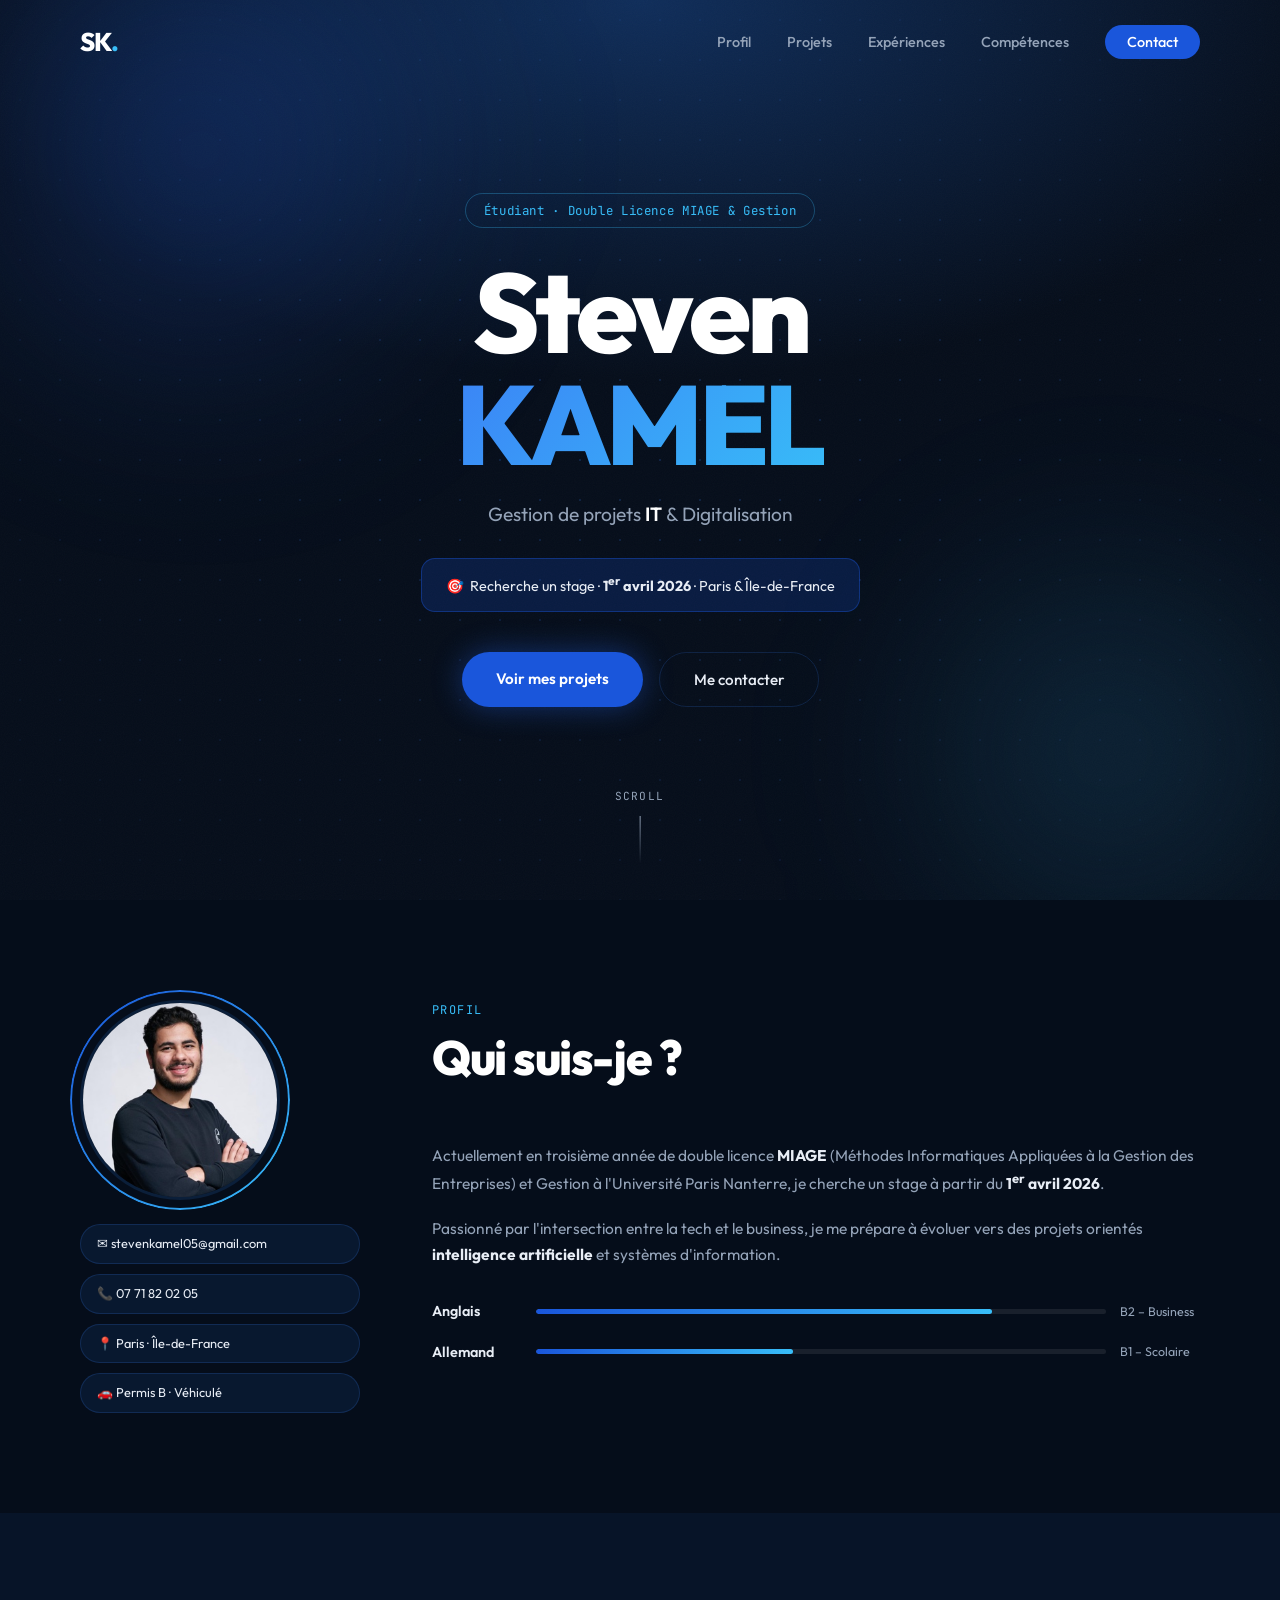
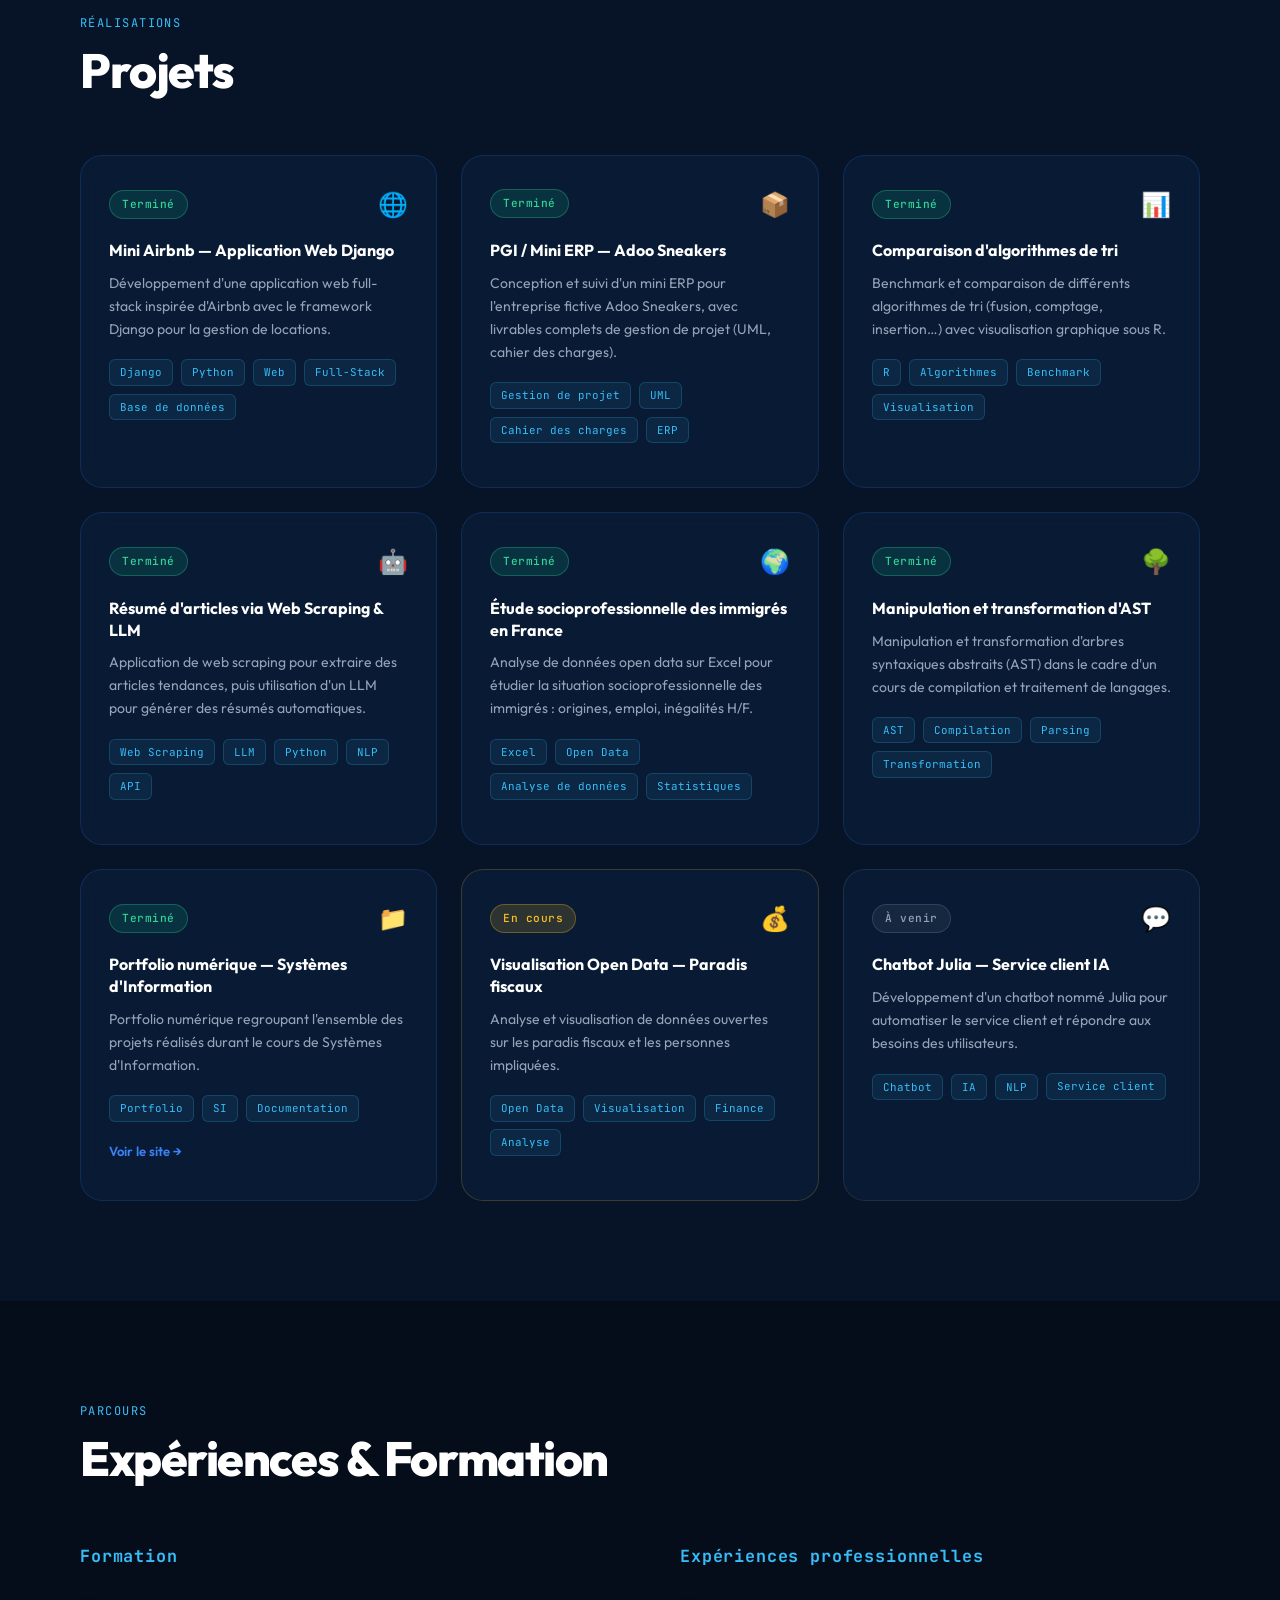
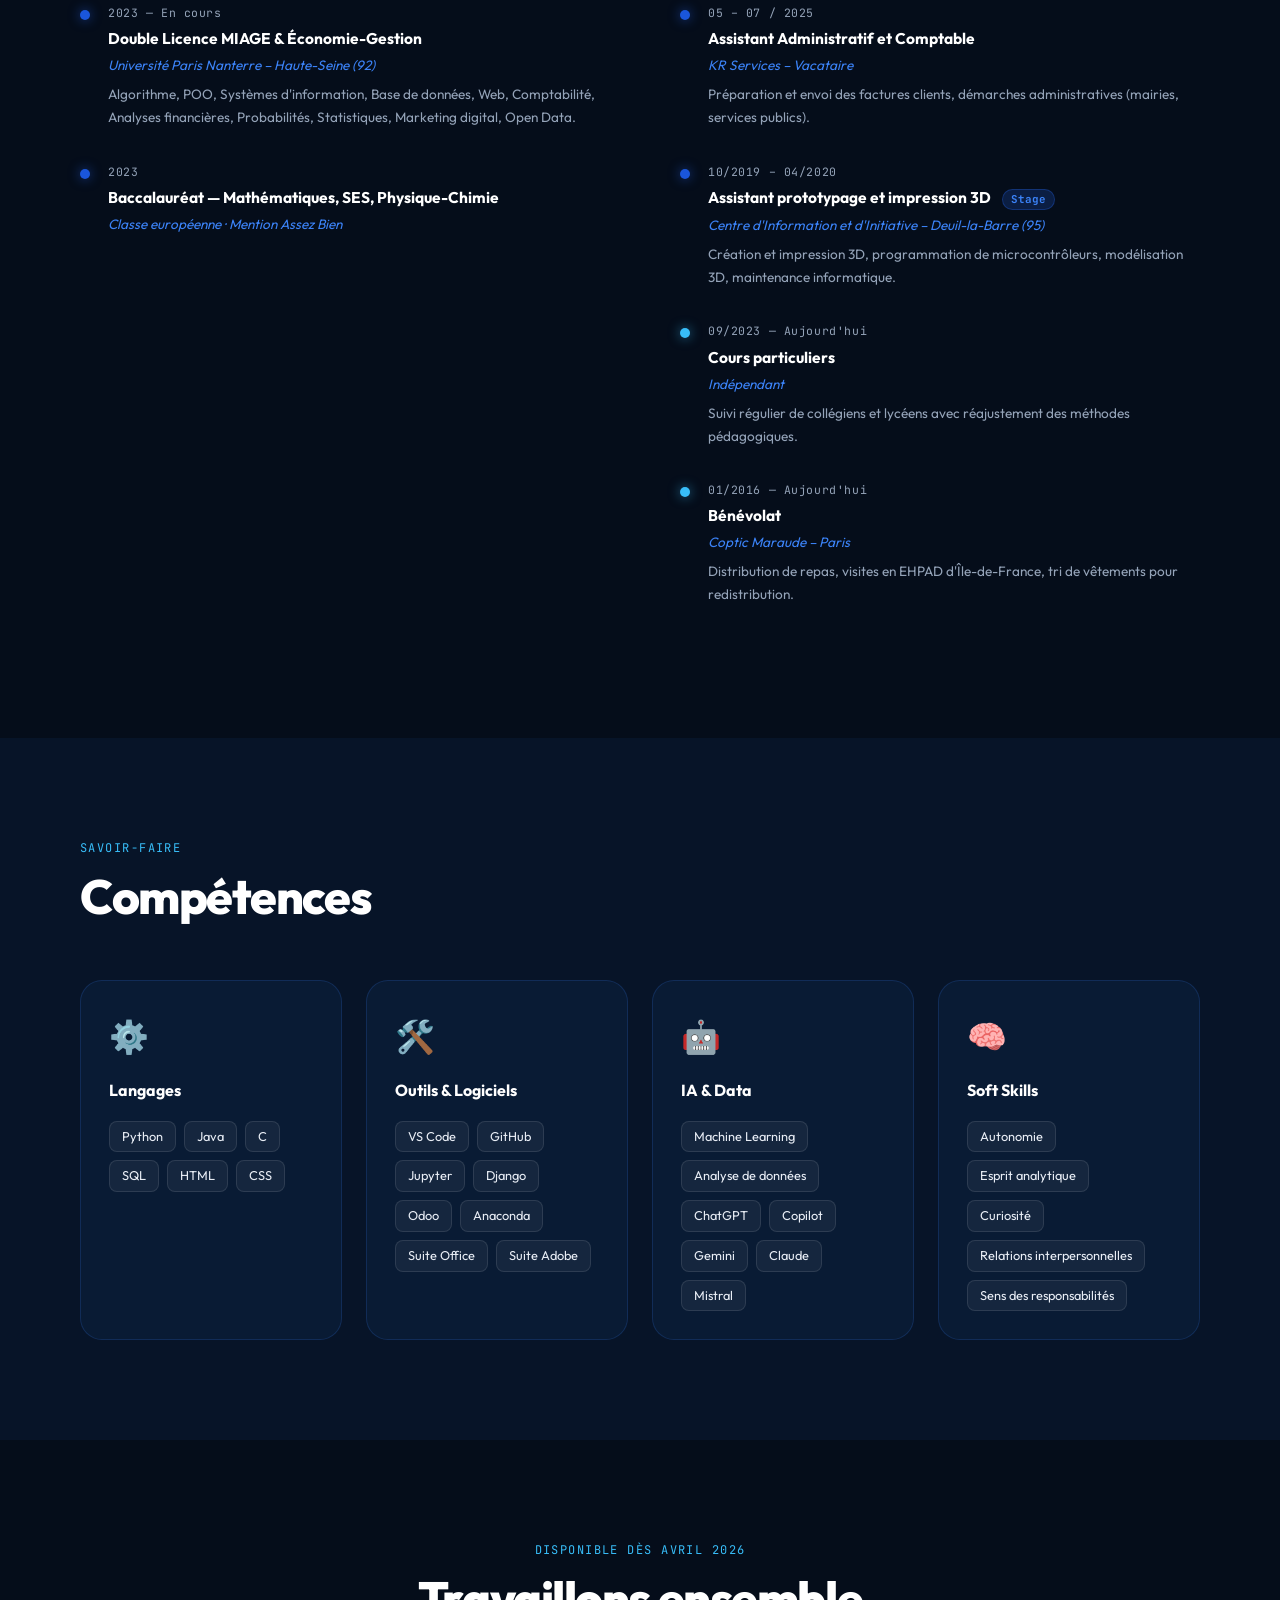
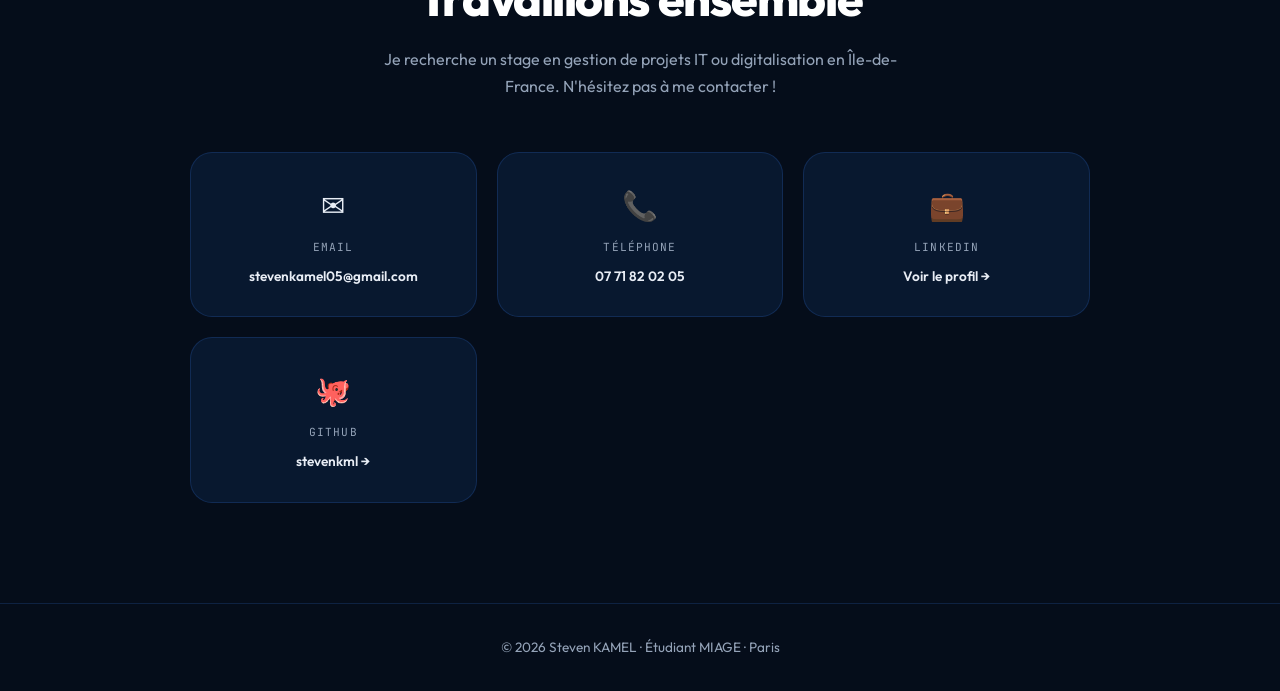
==== index.html @ bb17c2d1 "Rename index-2.html to index.html" ====
<!DOCTYPE html>
<html lang="fr">
<head>
  <meta charset="UTF-8" />
  <meta name="viewport" content="width=device-width, initial-scale=1.0"/>
  <title>Steven KAMEL — Portfolio</title>
  <link rel="stylesheet" href="style.css"/>
  <link rel="preconnect" href="https://fonts.googleapis.com">
  <link href="https://fonts.googleapis.com/css2?family=Outfit:wght@300;400;500;600;700;800&family=JetBrains+Mono:wght@400;500&display=swap" rel="stylesheet">
</head>
<body>

  <!-- NAV -->
  <nav id="navbar">
    <div class="nav-inner">
      <a class="nav-logo" href="#">SK<span class="dot">.</span></a>
      <ul class="nav-links">
        <li><a href="#about">Profil</a></li>
        <li><a href="#projets">Projets</a></li>
        <li><a href="#experiences">Expériences</a></li>
        <li><a href="#competences">Compétences</a></li>
        <li><a href="#contact" class="nav-cta">Contact</a></li>
      </ul>
    </div>
  </nav>

  <!-- HERO -->
  <section id="hero">
    <div class="hero-noise"></div>
    <div class="hero-glow g1"></div>
    <div class="hero-glow g2"></div>
    <div class="dots-grid"></div>
    <div class="hero-content">
      <p class="hero-tag fade-up" style="--i:0">Étudiant · Double Licence MIAGE &amp; Gestion</p>
      <h1 class="hero-name fade-up" style="--i:1">Steven<br><em>KAMEL</em></h1>
      <p class="hero-role fade-up" style="--i:2">Gestion de projets <span class="hl">IT</span> &amp; Digitalisation</p>
      <div class="hero-badge fade-up" style="--i:3">
        🎯&nbsp; Recherche un stage · <strong>1<sup>er</sup> avril 2026</strong> · Paris &amp; Île-de-France
      </div>
      <div class="hero-btns fade-up" style="--i:4">
        <a href="#projets" class="btn-primary">Voir mes projets</a>
        <a href="#contact" class="btn-ghost">Me contacter</a>
      </div>
    </div>
    <div class="hero-scroll-hint">
      <span>scroll</span>
      <div class="scroll-line"></div>
    </div>
  </section>

  <!-- ABOUT -->
  <section id="about" class="section">
    <div class="container">
      <div class="about-grid">
        <div class="about-left reveal">
          <div class="about-photo-wrap">
            <div class="photo-ring"></div>
            <img src="photo.jpg" alt="Steven KAMEL" class="about-photo"
              onerror="this.outerHTML='<div class=\'photo-fallback\'>SK</div>'"/>
          </div>
          <div class="about-contact-pills">
            <a href="mailto:stevenkamel05@gmail.com" class="pill">✉ stevenkamel05@gmail.com</a>
            <a href="tel:0771820205" class="pill">📞 07 71 82 02 05</a>
            <span class="pill">📍 Paris · Île-de-France</span>
            <span class="pill">🚗 Permis B · Véhiculé</span>
          </div>
        </div>
        <div class="about-right reveal" style="--delay:0.15s">
          <p class="section-eyebrow">Profil</p>
          <h2 class="section-title">Qui suis-je&nbsp;?</h2>
          <p class="about-bio">
            Actuellement en troisième année de double licence <strong>MIAGE</strong> (Méthodes Informatiques Appliquées à la Gestion des Entreprises) et Gestion à l'Université Paris Nanterre, je cherche un stage à partir du <strong>1<sup>er</sup> avril 2026</strong>.
          </p>
          <p class="about-bio">
            Passionné par l'intersection entre la tech et le business, je me prépare à évoluer vers des projets orientés <strong>intelligence artificielle</strong> et systèmes d'information.
          </p>
          <div class="about-langs">
            <div class="lang-item">
              <span class="lang-name">Anglais</span>
              <div class="lang-bar"><div class="lang-fill" style="--w:80%"></div></div>
              <span class="lang-level">B2 – Business</span>
            </div>
            <div class="lang-item">
              <span class="lang-name">Allemand</span>
              <div class="lang-bar"><div class="lang-fill" style="--w:45%"></div></div>
              <span class="lang-level">B1 – Scolaire</span>
            </div>
          </div>
        </div>
      </div>
    </div>
  </section>

  <!-- PROJETS -->
  <section id="projets" class="section section-alt">
    <div class="container">
      <p class="section-eyebrow reveal">Réalisations</p>
      <h2 class="section-title reveal">Projets</h2>
      <div class="projects-grid">

        <article class="project-card reveal" style="--delay:0s">
          <div class="card-header">
            <span class="card-status done">Terminé</span>
            <span class="card-icon">🌐</span>
          </div>
          <h3>Mini Airbnb — Application Web Django</h3>
          <p>Développement d'une application web full-stack inspirée d'Airbnb avec le framework Django pour la gestion de locations.</p>
          <div class="card-tags">
            <span>Django</span><span>Python</span><span>Web</span><span>Full-Stack</span><span>Base de données</span>
          </div>
        </article>

        <article class="project-card reveal" style="--delay:0.08s">
          <div class="card-header">
            <span class="card-status done">Terminé</span>
            <span class="card-icon">📦</span>
          </div>
          <h3>PGI / Mini ERP — Adoo Sneakers</h3>
          <p>Conception et suivi d'un mini ERP pour l'entreprise fictive Adoo Sneakers, avec livrables complets de gestion de projet (UML, cahier des charges).</p>
          <div class="card-tags">
            <span>Gestion de projet</span><span>UML</span><span>Cahier des charges</span><span>ERP</span>
          </div>
        </article>

        <article class="project-card reveal" style="--delay:0.16s">
          <div class="card-header">
            <span class="card-status done">Terminé</span>
            <span class="card-icon">📊</span>
          </div>
          <h3>Comparaison d'algorithmes de tri</h3>
          <p>Benchmark et comparaison de différents algorithmes de tri (fusion, comptage, insertion…) avec visualisation graphique sous R.</p>
          <div class="card-tags">
            <span>R</span><span>Algorithmes</span><span>Benchmark</span><span>Visualisation</span>
          </div>
        </article>

        <article class="project-card reveal" style="--delay:0s">
          <div class="card-header">
            <span class="card-status done">Terminé</span>
            <span class="card-icon">🤖</span>
          </div>
          <h3>Résumé d'articles via Web Scraping &amp; LLM</h3>
          <p>Application de web scraping pour extraire des articles tendances, puis utilisation d'un LLM pour générer des résumés automatiques.</p>
          <div class="card-tags">
            <span>Web Scraping</span><span>LLM</span><span>Python</span><span>NLP</span><span>API</span>
          </div>
        </article>

        <article class="project-card reveal" style="--delay:0.08s">
          <div class="card-header">
            <span class="card-status done">Terminé</span>
            <span class="card-icon">🌍</span>
          </div>
          <h3>Étude socioprofessionnelle des immigrés en France</h3>
          <p>Analyse de données open data sur Excel pour étudier la situation socioprofessionnelle des immigrés : origines, emploi, inégalités H/F.</p>
          <div class="card-tags">
            <span>Excel</span><span>Open Data</span><span>Analyse de données</span><span>Statistiques</span>
          </div>
        </article>

        <article class="project-card reveal" style="--delay:0.16s">
          <div class="card-header">
            <span class="card-status done">Terminé</span>
            <span class="card-icon">🌳</span>
          </div>
          <h3>Manipulation et transformation d'AST</h3>
          <p>Manipulation et transformation d'arbres syntaxiques abstraits (AST) dans le cadre d'un cours de compilation et traitement de langages.</p>
          <div class="card-tags">
            <span>AST</span><span>Compilation</span><span>Parsing</span><span>Transformation</span>
          </div>
        </article>

        <article class="project-card reveal" style="--delay:0s">
          <div class="card-header">
            <span class="card-status done">Terminé</span>
            <span class="card-icon">📁</span>
          </div>
          <h3>Portfolio numérique — Systèmes d'Information</h3>
          <p>Portfolio numérique regroupant l'ensemble des projets réalisés durant le cours de Systèmes d'Information.</p>
          <div class="card-tags">
            <span>Portfolio</span><span>SI</span><span>Documentation</span>
          </div>
          <a href="https://stevenkml.github.io/Portfolio_L3/" target="_blank" class="card-link">Voir le site →</a>
        </article>

        <article class="project-card reveal in-progress" style="--delay:0.08s">
          <div class="card-header">
            <span class="card-status wip">En cours</span>
            <span class="card-icon">💰</span>
          </div>
          <h3>Visualisation Open Data — Paradis fiscaux</h3>
          <p>Analyse et visualisation de données ouvertes sur les paradis fiscaux et les personnes impliquées.</p>
          <div class="card-tags">
            <span>Open Data</span><span>Visualisation</span><span>Finance</span><span>Analyse</span>
          </div>
        </article>

        <article class="project-card reveal upcoming" style="--delay:0.16s">
          <div class="card-header">
            <span class="card-status soon">À venir</span>
            <span class="card-icon">💬</span>
          </div>
          <h3>Chatbot Julia — Service client IA</h3>
          <p>Développement d'un chatbot nommé Julia pour automatiser le service client et répondre aux besoins des utilisateurs.</p>
          <div class="card-tags">
            <span>Chatbot</span><span>IA</span><span>NLP</span><span>Service client</span>
          </div>
        </article>

      </div>
    </div>
  </section>

  <!-- EXPERIENCES -->
  <section id="experiences" class="section">
    <div class="container">
      <p class="section-eyebrow reveal">Parcours</p>
      <h2 class="section-title reveal">Expériences &amp; Formation</h2>
      <div class="timeline">

        <div class="timeline-group">
          <h3 class="timeline-group-title reveal">Formation</h3>

          <div class="timeline-item reveal" style="--delay:0.05s">
            <div class="tl-dot"></div>
            <div class="tl-date">2023 — En cours</div>
            <div class="tl-content">
              <h4>Double Licence MIAGE &amp; Économie-Gestion</h4>
              <p class="tl-org">Université Paris Nanterre – Haute-Seine (92)</p>
              <p class="tl-desc">Algorithme, POO, Systèmes d'information, Base de données, Web, Comptabilité, Analyses financières, Probabilités, Statistiques, Marketing digital, Open Data.</p>
            </div>
          </div>

          <div class="timeline-item reveal" style="--delay:0.1s">
            <div class="tl-dot"></div>
            <div class="tl-date">2023</div>
            <div class="tl-content">
              <h4>Baccalauréat — Mathématiques, SES, Physique-Chimie</h4>
              <p class="tl-org">Classe européenne · Mention Assez Bien</p>
            </div>
          </div>
        </div>

        <div class="timeline-group">
          <h3 class="timeline-group-title reveal">Expériences professionnelles</h3>

          <div class="timeline-item reveal" style="--delay:0.05s">
            <div class="tl-dot"></div>
            <div class="tl-date">05 – 07 / 2025</div>
            <div class="tl-content">
              <h4>Assistant Administratif et Comptable</h4>
              <p class="tl-org">KR Services – Vacataire</p>
              <p class="tl-desc">Préparation et envoi des factures clients, démarches administratives (mairies, services publics).</p>
            </div>
          </div>

          <div class="timeline-item reveal" style="--delay:0.1s">
            <div class="tl-dot"></div>
            <div class="tl-date">10/2019 – 04/2020</div>
            <div class="tl-content">
              <h4>Assistant prototypage et impression 3D <span class="tl-badge">Stage</span></h4>
              <p class="tl-org">Centre d'Information et d'Initiative – Deuil-la-Barre (95)</p>
              <p class="tl-desc">Création et impression 3D, programmation de microcontrôleurs, modélisation 3D, maintenance informatique.</p>
            </div>
          </div>

          <div class="timeline-item reveal" style="--delay:0.15s">
            <div class="tl-dot tl-dot-alt"></div>
            <div class="tl-date">09/2023 — Aujourd'hui</div>
            <div class="tl-content">
              <h4>Cours particuliers</h4>
              <p class="tl-org">Indépendant</p>
              <p class="tl-desc">Suivi régulier de collégiens et lycéens avec réajustement des méthodes pédagogiques.</p>
            </div>
          </div>

          <div class="timeline-item reveal" style="--delay:0.2s">
            <div class="tl-dot tl-dot-alt"></div>
            <div class="tl-date">01/2016 — Aujourd'hui</div>
            <div class="tl-content">
              <h4>Bénévolat</h4>
              <p class="tl-org">Coptic Maraude – Paris</p>
              <p class="tl-desc">Distribution de repas, visites en EHPAD d'Île-de-France, tri de vêtements pour redistribution.</p>
            </div>
          </div>
        </div>

      </div>
    </div>
  </section>

  <!-- COMPETENCES -->
  <section id="competences" class="section section-alt">
    <div class="container">
      <p class="section-eyebrow reveal">Savoir-faire</p>
      <h2 class="section-title reveal">Compétences</h2>
      <div class="skills-grid">

        <div class="skill-block reveal" style="--delay:0s">
          <div class="skill-icon">⚙️</div>
          <h3>Langages</h3>
          <div class="skill-tags">
            <span>Python</span><span>Java</span><span>C</span><span>SQL</span><span>HTML</span><span>CSS</span>
          </div>
        </div>

        <div class="skill-block reveal" style="--delay:0.08s">
          <div class="skill-icon">🛠️</div>
          <h3>Outils &amp; Logiciels</h3>
          <div class="skill-tags">
            <span>VS Code</span><span>GitHub</span><span>Jupyter</span><span>Django</span><span>Odoo</span><span>Anaconda</span><span>Suite Office</span><span>Suite Adobe</span>
          </div>
        </div>

        <div class="skill-block reveal" style="--delay:0.16s">
          <div class="skill-icon">🤖</div>
          <h3>IA &amp; Data</h3>
          <div class="skill-tags">
            <span>Machine Learning</span><span>Analyse de données</span><span>ChatGPT</span><span>Copilot</span><span>Gemini</span><span>Claude</span><span>Mistral</span>
          </div>
        </div>

        <div class="skill-block reveal" style="--delay:0.24s">
          <div class="skill-icon">🧠</div>
          <h3>Soft Skills</h3>
          <div class="skill-tags">
            <span>Autonomie</span><span>Esprit analytique</span><span>Curiosité</span><span>Relations interpersonnelles</span><span>Sens des responsabilités</span>
          </div>
        </div>

      </div>
    </div>
  </section>

  <!-- CONTACT -->
  <section id="contact" class="section">
    <div class="container">
      <div class="contact-wrap reveal">
        <p class="section-eyebrow">Disponible dès avril 2026</p>
        <h2 class="section-title">Travaillons ensemble</h2>
        <p class="contact-sub">Je recherche un stage en gestion de projets IT ou digitalisation en Île-de-France. N'hésitez pas à me contacter !</p>
        <div class="contact-cards">
          <a href="mailto:stevenkamel05@gmail.com" class="contact-card">
            <span class="cc-icon">✉</span>
            <span class="cc-label">Email</span>
            <span class="cc-value">stevenkamel05@gmail.com</span>
          </a>
          <a href="tel:0771820205" class="contact-card">
            <span class="cc-icon">📞</span>
            <span class="cc-label">Téléphone</span>
            <span class="cc-value">07 71 82 02 05</span>
          </a>
          <a href="https://linkedin.com" target="_blank" class="contact-card">
            <span class="cc-icon">💼</span>
            <span class="cc-label">LinkedIn</span>
            <span class="cc-value">Voir le profil →</span>
          </a>
          <a href="https://github.com/stevenkml" target="_blank" class="contact-card">
            <span class="cc-icon">🐙</span>
            <span class="cc-label">GitHub</span>
            <span class="cc-value">stevenkml →</span>
          </a>
        </div>
      </div>
    </div>
  </section>

  <!-- FOOTER -->
  <footer>
    <div class="container">
      <p>© 2026 Steven KAMEL · Étudiant MIAGE · Paris</p>
    </div>
  </footer>

  <script>
    // Navbar scroll effect
    const navbar = document.getElementById('navbar');
    window.addEventListener('scroll', () => {
      navbar.classList.toggle('scrolled', window.scrollY > 60);
    });

    // Smooth scroll
    document.querySelectorAll('a[href^="#"]').forEach(a => {
      a.addEventListener('click', e => {
        e.preventDefault();
        const target = document.querySelector(a.getAttribute('href'));
        if (target) target.scrollIntoView({ behavior: 'smooth' });
      });
    });

    // Reveal on scroll
    const reveals = document.querySelectorAll('.reveal');
    const observer = new IntersectionObserver((entries) => {
      entries.forEach(e => {
        if (e.isIntersecting) {
          const delay = e.target.style.getPropertyValue('--delay') || '0s';
          setTimeout(() => e.target.classList.add('visible'),
            parseFloat(delay) * 1000);
          observer.unobserve(e.target);
        }
      });
    }, { threshold: 0.12 });
    reveals.forEach(el => observer.observe(el));

    // Active nav link
    const sections = document.querySelectorAll('section[id]');
    const navLinks = document.querySelectorAll('.nav-links a');
    window.addEventListener('scroll', () => {
      let current = '';
      sections.forEach(s => {
        if (window.scrollY >= s.offsetTop - 120) current = s.id;
      });
      navLinks.forEach(a => {
        a.classList.toggle('active', a.getAttribute('href') === '#' + current);
      });
    });
  </script>
</body>
</html>
---- style.css ----
/* ═══════════════════════════════════════════════════
   STEVEN KAMEL — PORTFOLIO
   Thème : Bleu nuit & Blanc · Design premium
═══════════════════════════════════════════════════ */

/* ── VARIABLES ── */
:root {
  --night:    #050d1a;
  --navy:     #071428;
  --navy-2:   #0b1f3a;
  --blue:     #1a56db;
  --blue-glow:#2563eb;
  --blue-mid: #3b82f6;
  --cyan:     #38bdf8;
  --white:    #ffffff;
  --off-white:#e8edf5;
  --muted:    #94a3b8;
  --border:   rgba(59,130,246,0.18);
  --card-bg:  rgba(11,31,58,0.7);
  --font:     'Outfit', sans-serif;
  --mono:     'JetBrains Mono', monospace;
  --radius:   14px;
  --radius-lg:22px;
}

/* ── RESET ── */
*, *::before, *::after { box-sizing: border-box; margin: 0; padding: 0; }
html { scroll-behavior: smooth; }
body {
  font-family: var(--font);
  background: var(--night);
  color: var(--off-white);
  overflow-x: hidden;
  line-height: 1.7;
}
img { max-width: 100%; display: block; }
a { color: inherit; text-decoration: none; }

/* ── SCROLLBAR ── */
::-webkit-scrollbar { width: 6px; }
::-webkit-scrollbar-track { background: var(--navy); }
::-webkit-scrollbar-thumb { background: var(--blue); border-radius: 99px; }

/* ══════════════════════════════════════════════════
   NAV
══════════════════════════════════════════════════ */
#navbar {
  position: fixed; top: 0; left: 0; right: 0; z-index: 100;
  padding: 20px 0;
  transition: background 0.35s, padding 0.35s, box-shadow 0.35s;
}
#navbar.scrolled {
  background: rgba(5,13,26,0.92);
  backdrop-filter: blur(14px);
  padding: 12px 0;
  box-shadow: 0 2px 30px rgba(0,0,0,0.5);
}
.nav-inner {
  max-width: 1200px; margin: 0 auto;
  padding: 0 40px;
  display: flex; align-items: center; justify-content: space-between;
}
.nav-logo {
  font-size: 1.6rem; font-weight: 800;
  color: var(--white); letter-spacing: -0.03em;
}
.nav-logo .dot { color: var(--cyan); }
.nav-links {
  display: flex; gap: 36px; list-style: none;
}
.nav-links a {
  font-size: 0.9rem; font-weight: 500;
  color: var(--muted);
  transition: color 0.2s;
  position: relative;
}
.nav-links a::after {
  content: ''; position: absolute; bottom: -4px; left: 0;
  width: 0; height: 2px; background: var(--cyan);
  transition: width 0.25s;
}
.nav-links a:hover, .nav-links a.active { color: var(--white); }
.nav-links a:hover::after, .nav-links a.active::after { width: 100%; }
.nav-cta {
  color: var(--white) !important;
  background: var(--blue); border-radius: 99px;
  padding: 8px 22px !important;
  transition: background 0.2s !important;
}
.nav-cta:hover { background: var(--blue-mid) !important; }
.nav-cta::after { display: none !important; }

/* ══════════════════════════════════════════════════
   HERO
══════════════════════════════════════════════════ */
#hero {
  position: relative; min-height: 100vh;
  display: flex; align-items: center; justify-content: center;
  overflow: hidden;
  background: radial-gradient(ellipse 80% 60% at 50% 0%, #0f2d5a 0%, var(--night) 70%);
}
.hero-noise {
  position: absolute; inset: 0; opacity: 0.03;
  background-image: url("data:image/svg+xml,%3Csvg viewBox='0 0 200 200' xmlns='http://www.w3.org/2000/svg'%3E%3Cfilter id='n'%3E%3CfeTurbulence type='fractalNoise' baseFrequency='0.9' numOctaves='4'/%3E%3C/filter%3E%3Crect width='100%25' height='100%25' filter='url(%23n)'/%3E%3C/svg%3E");
  background-size: 200px;
}
.hero-glow {
  position: absolute; border-radius: 50%; filter: blur(90px); pointer-events: none;
}
.g1 {
  width: 600px; height: 600px;
  background: radial-gradient(circle, rgba(37,99,235,0.28) 0%, transparent 70%);
  top: -150px; left: -100px;
  animation: drift 12s ease-in-out infinite alternate;
}
.g2 {
  width: 500px; height: 500px;
  background: radial-gradient(circle, rgba(56,189,248,0.18) 0%, transparent 70%);
  bottom: -100px; right: -80px;
  animation: drift 15s ease-in-out infinite alternate-reverse;
}
@keyframes drift {
  from { transform: translate(0,0); }
  to   { transform: translate(40px, 30px); }
}
.dots-grid {
  position: absolute; inset: 0;
  background-image: radial-gradient(circle, rgba(59,130,246,0.18) 1px, transparent 1px);
  background-size: 40px 40px;
  mask-image: radial-gradient(ellipse 80% 80% at 50% 50%, black 0%, transparent 100%);
}
.hero-content {
  position: relative; z-index: 2;
  text-align: center; max-width: 780px;
  padding: 0 24px;
}
.hero-tag {
  display: inline-block;
  font-family: var(--mono);
  font-size: 0.78rem; font-weight: 400;
  color: var(--cyan);
  border: 1px solid rgba(56,189,248,0.3);
  border-radius: 99px;
  padding: 6px 18px; margin-bottom: 28px;
  letter-spacing: 0.05em;
}
.hero-name {
  font-size: clamp(3.5rem, 9vw, 7rem);
  font-weight: 800; line-height: 1;
  color: var(--white);
  letter-spacing: -0.04em;
  margin-bottom: 18px;
}
.hero-name em {
  font-style: normal;
  background: linear-gradient(135deg, var(--blue-mid), var(--cyan));
  -webkit-background-clip: text; -webkit-text-fill-color: transparent;
  background-clip: text;
}
.hero-role {
  font-size: 1.2rem; font-weight: 400;
  color: var(--muted); margin-bottom: 28px;
}
.hero-role .hl {
  color: var(--white); font-weight: 600;
}
.hero-badge {
  display: inline-block;
  background: rgba(26,86,219,0.2);
  border: 1px solid rgba(26,86,219,0.4);
  border-radius: var(--radius);
  padding: 12px 24px;
  font-size: 0.9rem; color: var(--off-white);
  margin-bottom: 40px;
}
.hero-btns {
  display: flex; gap: 16px; justify-content: center; flex-wrap: wrap;
}
.btn-primary {
  background: var(--blue);
  color: var(--white); font-weight: 600; font-size: 0.95rem;
  padding: 14px 34px; border-radius: 99px;
  transition: background 0.2s, transform 0.2s, box-shadow 0.2s;
  box-shadow: 0 0 30px rgba(37,99,235,0.4);
}
.btn-primary:hover {
  background: var(--blue-mid); transform: translateY(-2px);
  box-shadow: 0 0 50px rgba(59,130,246,0.5);
}
.btn-ghost {
  border: 1px solid var(--border); color: var(--off-white);
  font-weight: 500; font-size: 0.95rem;
  padding: 14px 34px; border-radius: 99px;
  transition: border-color 0.2s, color 0.2s, transform 0.2s;
}
.btn-ghost:hover {
  border-color: var(--cyan); color: var(--cyan); transform: translateY(-2px);
}
.hero-scroll-hint {
  position: absolute; bottom: 36px; left: 50%; transform: translateX(-50%);
  display: flex; flex-direction: column; align-items: center; gap: 10px;
  color: var(--muted); font-family: var(--mono); font-size: 0.7rem;
  letter-spacing: 0.1em; text-transform: uppercase;
  animation: fadeIn 1.5s 1.5s both;
}
.scroll-line {
  width: 1px; height: 48px;
  background: linear-gradient(to bottom, var(--muted), transparent);
  animation: scrollAnim 2s ease-in-out infinite;
}
@keyframes scrollAnim {
  0%, 100% { opacity: 0.4; transform: scaleY(0.6); }
  50%       { opacity: 1;   transform: scaleY(1); }
}

/* Hero fade-up animations */
.fade-up {
  opacity: 0; transform: translateY(32px);
  animation: fadeUp 0.7s cubic-bezier(.22,.68,0,1.2) both;
  animation-delay: calc(var(--i) * 0.18s + 0.2s);
}
@keyframes fadeUp {
  to { opacity: 1; transform: none; }
}
@keyframes fadeIn {
  to { opacity: 1; }
}

/* ══════════════════════════════════════════════════
   SECTIONS COMMON
══════════════════════════════════════════════════ */
.section { padding: 100px 0; }
.section-alt { background: var(--navy); }
.container { max-width: 1200px; margin: 0 auto; padding: 0 40px; }
.section-eyebrow {
  font-family: var(--mono); font-size: 0.75rem;
  color: var(--cyan); letter-spacing: 0.12em;
  text-transform: uppercase; margin-bottom: 10px;
}
.section-title {
  font-size: clamp(2rem, 4vw, 3rem);
  font-weight: 800; color: var(--white);
  letter-spacing: -0.03em; margin-bottom: 56px;
  line-height: 1.15;
}

/* Reveal animation */
.reveal {
  opacity: 0; transform: translateY(28px);
  transition: opacity 0.65s cubic-bezier(.22,.68,0,1.2),
              transform 0.65s cubic-bezier(.22,.68,0,1.2);
  transition-delay: var(--delay, 0s);
}
.reveal.visible { opacity: 1; transform: none; }

/* ══════════════════════════════════════════════════
   ABOUT
══════════════════════════════════════════════════ */
.about-grid {
  display: grid; grid-template-columns: 280px 1fr;
  gap: 72px; align-items: start;
}
.about-photo-wrap { position: relative; }
.photo-ring {
  position: absolute; inset: -10px;
  border-radius: 50%;
  border: 2px solid transparent;
  background: linear-gradient(135deg, var(--blue), var(--cyan)) border-box;
  -webkit-mask: linear-gradient(#fff 0 0) padding-box, linear-gradient(#fff 0 0);
  -webkit-mask-composite: destination-out; mask-composite: exclude;
  border-radius: 50%;
  width: 220px; height: 220px;
  animation: spin 12s linear infinite;
}
@keyframes spin { to { transform: rotate(360deg); } }
.about-photo {
  width: 200px; height: 200px;
  border-radius: 50%; object-fit: cover;
  border: 3px solid var(--navy-2);
  position: relative; z-index: 1;
}
.photo-fallback {
  width: 200px; height: 200px; border-radius: 50%;
  background: linear-gradient(135deg, var(--blue), var(--cyan));
  display: flex; align-items: center; justify-content: center;
  font-size: 3rem; font-weight: 800; color: var(--white);
}
.about-contact-pills {
  margin-top: 24px; display: flex; flex-direction: column; gap: 10px;
}
.pill {
  display: block;
  background: var(--card-bg);
  border: 1px solid var(--border);
  border-radius: 99px; padding: 8px 16px;
  font-size: 0.8rem; color: var(--off-white);
  transition: border-color 0.2s, color 0.2s;
}
a.pill:hover { border-color: var(--cyan); color: var(--cyan); }
.about-bio {
  color: var(--muted); margin-bottom: 18px; font-size: 0.97rem;
}
.about-bio strong { color: var(--off-white); }
.about-langs { margin-top: 32px; display: flex; flex-direction: column; gap: 16px; }
.lang-item {
  display: grid; grid-template-columns: 90px 1fr 80px;
  align-items: center; gap: 14px;
}
.lang-name { font-weight: 600; font-size: 0.9rem; }
.lang-bar {
  height: 5px; background: rgba(255,255,255,0.08); border-radius: 99px; overflow: hidden;
}
.lang-fill {
  height: 100%; width: 0;
  background: linear-gradient(90deg, var(--blue), var(--cyan));
  border-radius: 99px;
  transition: width 1.4s cubic-bezier(.22,.68,0,1.2) 0.4s;
}
.reveal.visible .lang-fill { width: var(--w); }
.lang-level { font-size: 0.78rem; color: var(--muted); }

/* ══════════════════════════════════════════════════
   PROJECTS
══════════════════════════════════════════════════ */
.projects-grid {
  display: grid;
  grid-template-columns: repeat(auto-fill, minmax(320px, 1fr));
  gap: 24px;
}
.project-card {
  background: var(--card-bg);
  border: 1px solid var(--border);
  border-radius: var(--radius-lg);
  padding: 28px;
  backdrop-filter: blur(12px);
  transition: transform 0.3s, border-color 0.3s, box-shadow 0.3s;
  position: relative; overflow: hidden;
}
.project-card::before {
  content: '';
  position: absolute; top: 0; left: 0; right: 0; height: 2px;
  background: linear-gradient(90deg, var(--blue), var(--cyan));
  opacity: 0; transition: opacity 0.3s;
}
.project-card:hover {
  transform: translateY(-6px);
  border-color: rgba(59,130,246,0.4);
  box-shadow: 0 20px 60px rgba(0,0,0,0.4), 0 0 40px rgba(37,99,235,0.1);
}
.project-card:hover::before { opacity: 1; }
.in-progress { border-color: rgba(251,191,36,0.2); }
.in-progress::before { background: linear-gradient(90deg, #f59e0b, #fbbf24) !important; }
.upcoming { border-color: rgba(148,163,184,0.15); opacity: 0.75; }
.card-header {
  display: flex; justify-content: space-between; align-items: center;
  margin-bottom: 16px;
}
.card-icon { font-size: 1.5rem; }
.card-status {
  font-family: var(--mono); font-size: 0.7rem;
  padding: 4px 12px; border-radius: 99px; font-weight: 500;
  letter-spacing: 0.05em;
}
.done  { background: rgba(16,185,129,0.15); color: #34d399; border: 1px solid rgba(52,211,153,0.3); }
.wip   { background: rgba(251,191,36,0.15); color: #fbbf24; border: 1px solid rgba(251,191,36,0.3); }
.soon  { background: rgba(148,163,184,0.1); color: var(--muted); border: 1px solid rgba(148,163,184,0.2); }
.project-card h3 {
  font-size: 1rem; font-weight: 700;
  color: var(--white); margin-bottom: 10px; line-height: 1.35;
}
.project-card p {
  font-size: 0.875rem; color: var(--muted); line-height: 1.65; margin-bottom: 18px;
}
.card-tags {
  display: flex; flex-wrap: wrap; gap: 8px; margin-bottom: 16px;
}
.card-tags span {
  font-family: var(--mono); font-size: 0.68rem;
  color: var(--cyan); background: rgba(56,189,248,0.08);
  border: 1px solid rgba(56,189,248,0.2);
  border-radius: 6px; padding: 3px 10px;
}
.card-link {
  font-size: 0.82rem; color: var(--blue-mid); font-weight: 600;
  transition: color 0.2s;
}
.card-link:hover { color: var(--cyan); }

/* ══════════════════════════════════════════════════
   TIMELINE
══════════════════════════════════════════════════ */
.timeline { display: grid; grid-template-columns: 1fr 1fr; gap: 60px 80px; }
.timeline-group-title {
  font-size: 1.05rem; font-weight: 700;
  color: var(--cyan); margin-bottom: 32px;
  font-family: var(--mono); letter-spacing: 0.05em;
}
.timeline-item {
  position: relative; padding-left: 28px; margin-bottom: 32px;
}
.tl-dot {
  position: absolute; left: 0; top: 7px;
  width: 10px; height: 10px; border-radius: 50%;
  background: var(--blue);
  box-shadow: 0 0 12px rgba(37,99,235,0.6);
}
.tl-dot-alt { background: var(--cyan); box-shadow: 0 0 12px rgba(56,189,248,0.6); }
.tl-date {
  font-family: var(--mono); font-size: 0.72rem;
  color: var(--muted); margin-bottom: 6px; letter-spacing: 0.05em;
}
.tl-content h4 {
  font-size: 0.97rem; font-weight: 700;
  color: var(--white); margin-bottom: 4px; line-height: 1.4;
}
.tl-org { font-size: 0.85rem; color: var(--blue-mid); margin-bottom: 6px; font-style: italic; }
.tl-desc { font-size: 0.85rem; color: var(--muted); }
.tl-badge {
  display: inline-block; margin-left: 8px;
  font-size: 0.68rem; font-family: var(--mono);
  background: rgba(37,99,235,0.2); color: var(--blue-mid);
  border: 1px solid rgba(37,99,235,0.3); border-radius: 99px;
  padding: 2px 8px; vertical-align: middle;
}

/* ══════════════════════════════════════════════════
   COMPETENCES
══════════════════════════════════════════════════ */
.skills-grid {
  display: grid; grid-template-columns: repeat(auto-fill, minmax(260px, 1fr));
  gap: 24px;
}
.skill-block {
  background: var(--card-bg);
  border: 1px solid var(--border);
  border-radius: var(--radius-lg); padding: 28px;
  transition: border-color 0.3s, transform 0.3s;
}
.skill-block:hover { border-color: rgba(59,130,246,0.4); transform: translateY(-4px); }
.skill-icon { font-size: 2rem; margin-bottom: 14px; }
.skill-block h3 { font-size: 1rem; font-weight: 700; color: var(--white); margin-bottom: 16px; }
.skill-tags { display: flex; flex-wrap: wrap; gap: 8px; }
.skill-tags span {
  font-size: 0.8rem; color: var(--off-white);
  background: rgba(255,255,255,0.05);
  border: 1px solid rgba(255,255,255,0.1);
  border-radius: 8px; padding: 4px 12px;
  transition: background 0.2s, border-color 0.2s, color 0.2s;
}
.skill-block:hover .skill-tags span {
  background: rgba(37,99,235,0.12);
  border-color: rgba(59,130,246,0.25);
  color: var(--off-white);
}

/* ══════════════════════════════════════════════════
   CONTACT
══════════════════════════════════════════════════ */
.contact-wrap { text-align: center; }
.contact-sub {
  color: var(--muted); font-size: 1rem;
  max-width: 520px; margin: -36px auto 52px;
}
.contact-cards {
  display: grid; grid-template-columns: repeat(auto-fill, minmax(220px, 1fr));
  gap: 20px; max-width: 900px; margin: 0 auto;
}
.contact-card {
  background: var(--card-bg);
  border: 1px solid var(--border);
  border-radius: var(--radius-lg); padding: 28px 20px;
  display: flex; flex-direction: column; align-items: center; gap: 8px;
  text-align: center;
  transition: border-color 0.3s, transform 0.3s, box-shadow 0.3s;
}
.contact-card:hover {
  border-color: rgba(56,189,248,0.4);
  transform: translateY(-5px);
  box-shadow: 0 16px 50px rgba(0,0,0,0.35), 0 0 30px rgba(56,189,248,0.08);
}
.cc-icon { font-size: 1.8rem; }
.cc-label { font-family: var(--mono); font-size: 0.7rem; color: var(--muted); letter-spacing: 0.1em; text-transform: uppercase; }
.cc-value { font-size: 0.85rem; font-weight: 600; color: var(--off-white); word-break: break-all; }

/* ══════════════════════════════════════════════════
   FOOTER
══════════════════════════════════════════════════ */
footer {
  border-top: 1px solid var(--border);
  padding: 32px 0;
  text-align: center;
  color: var(--muted); font-size: 0.85rem;
}

/* ══════════════════════════════════════════════════
   RESPONSIVE
══════════════════════════════════════════════════ */
@media (max-width: 900px) {
  .about-grid { grid-template-columns: 1fr; gap: 48px; }
  .about-photo-wrap { display: flex; flex-direction: column; align-items: center; }
  .about-contact-pills { align-items: center; }
  .timeline { grid-template-columns: 1fr; gap: 40px; }
  .nav-links { display: none; }
}
@media (max-width: 600px) {
  .container { padding: 0 20px; }
  .section { padding: 72px 0; }
  .hero-btns { flex-direction: column; align-items: center; }
  .nav-inner { padding: 0 20px; }
}
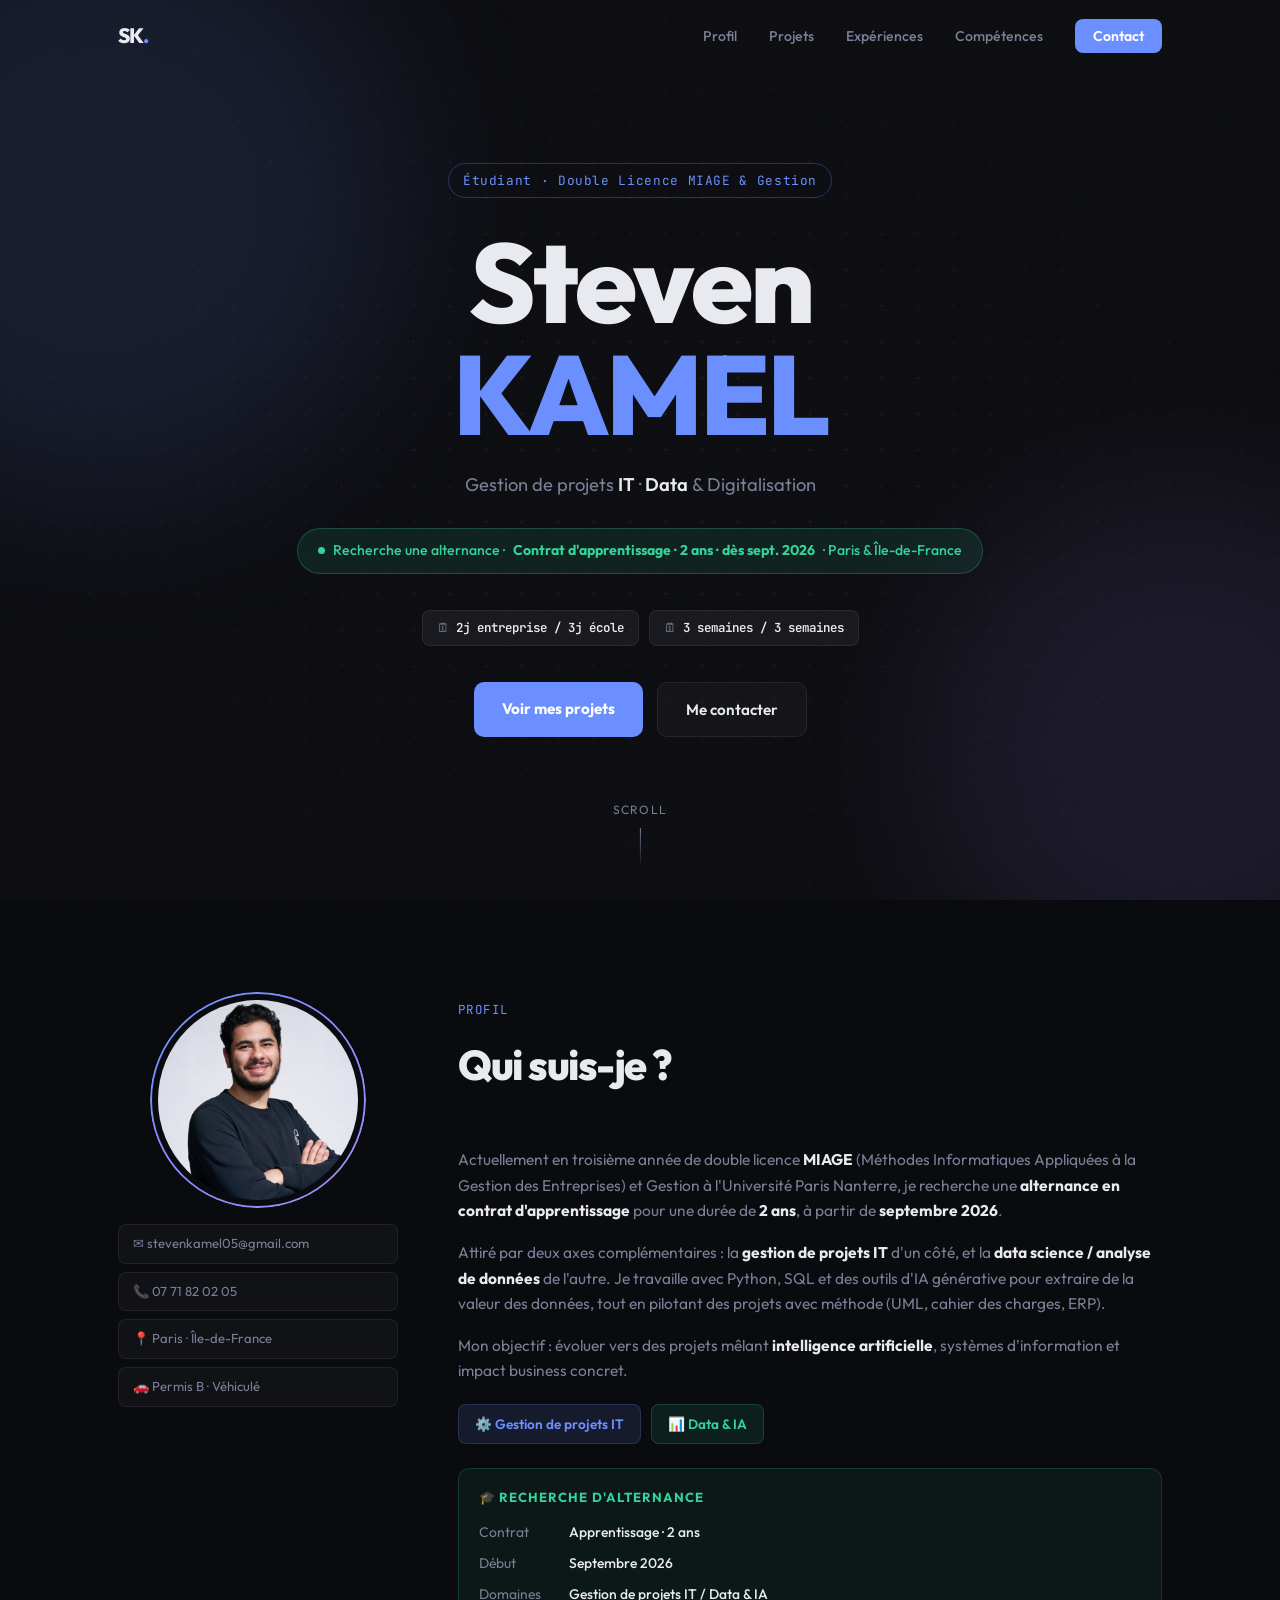
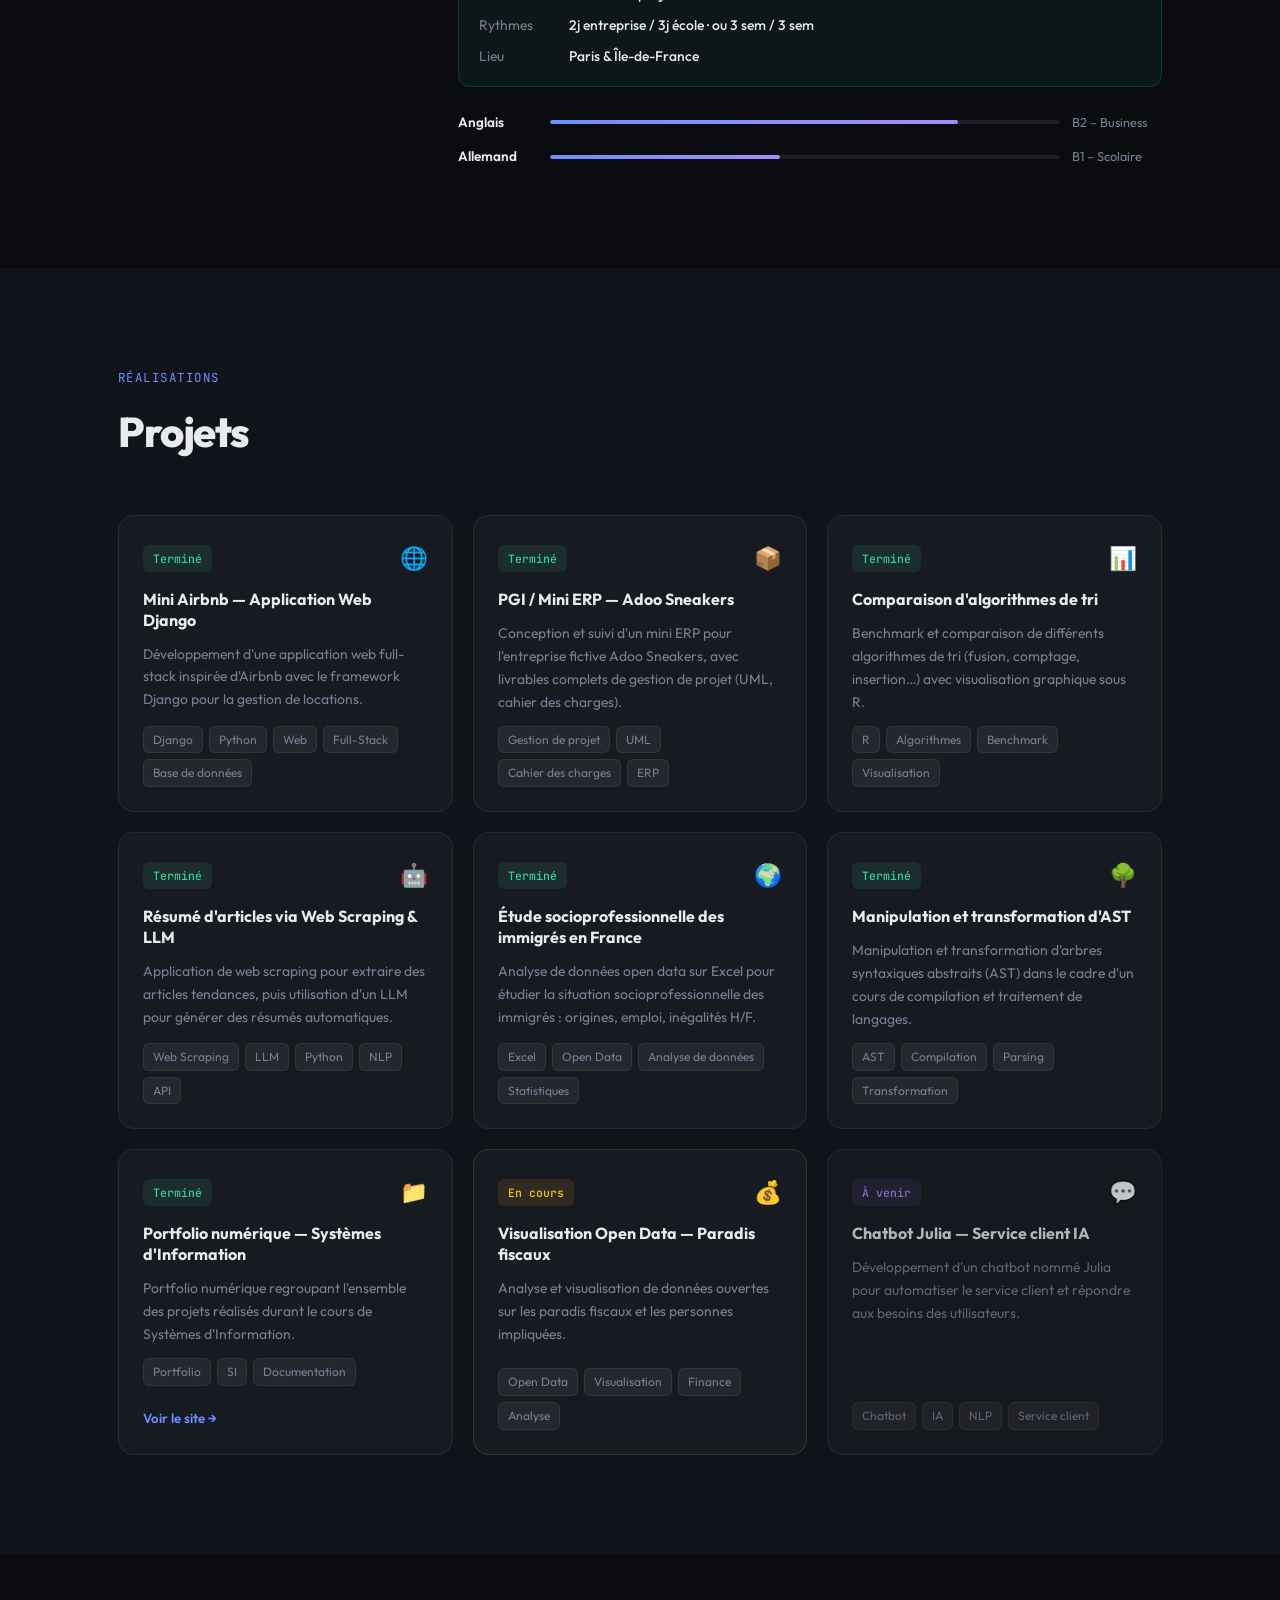
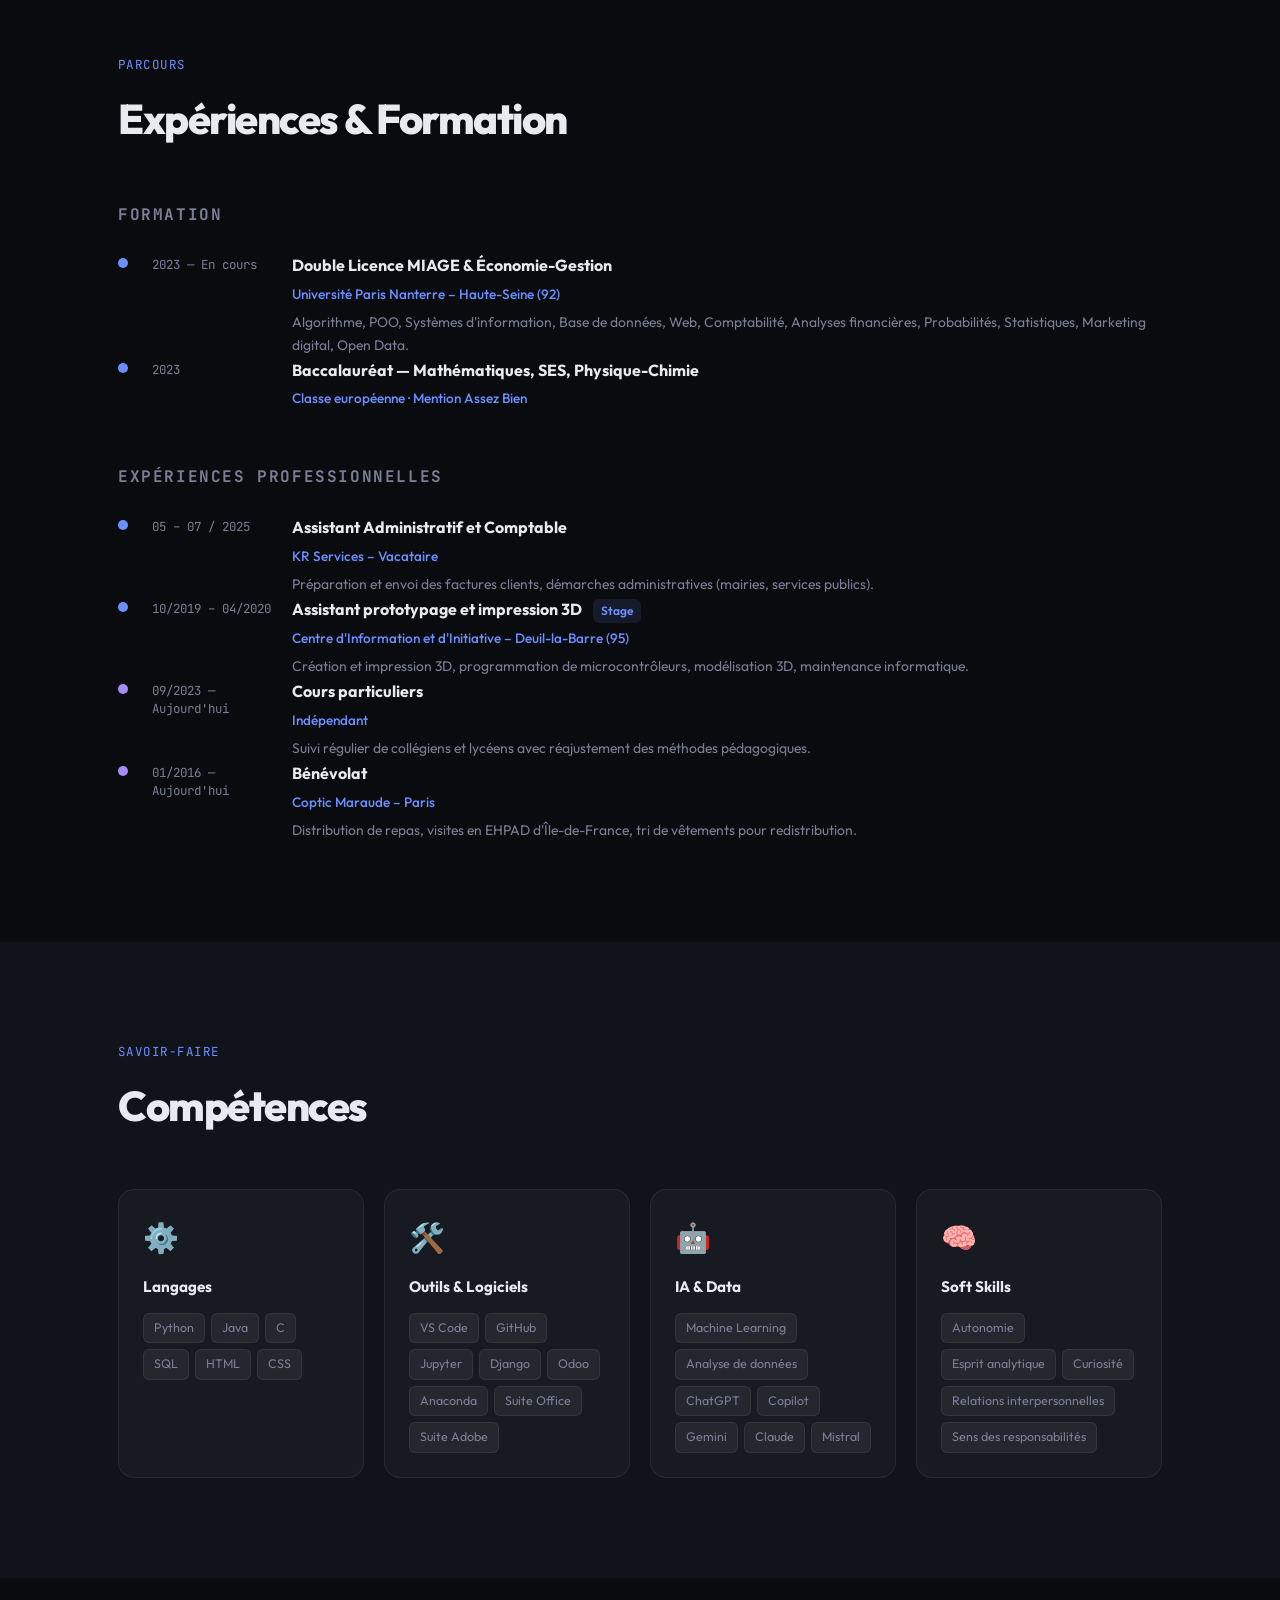
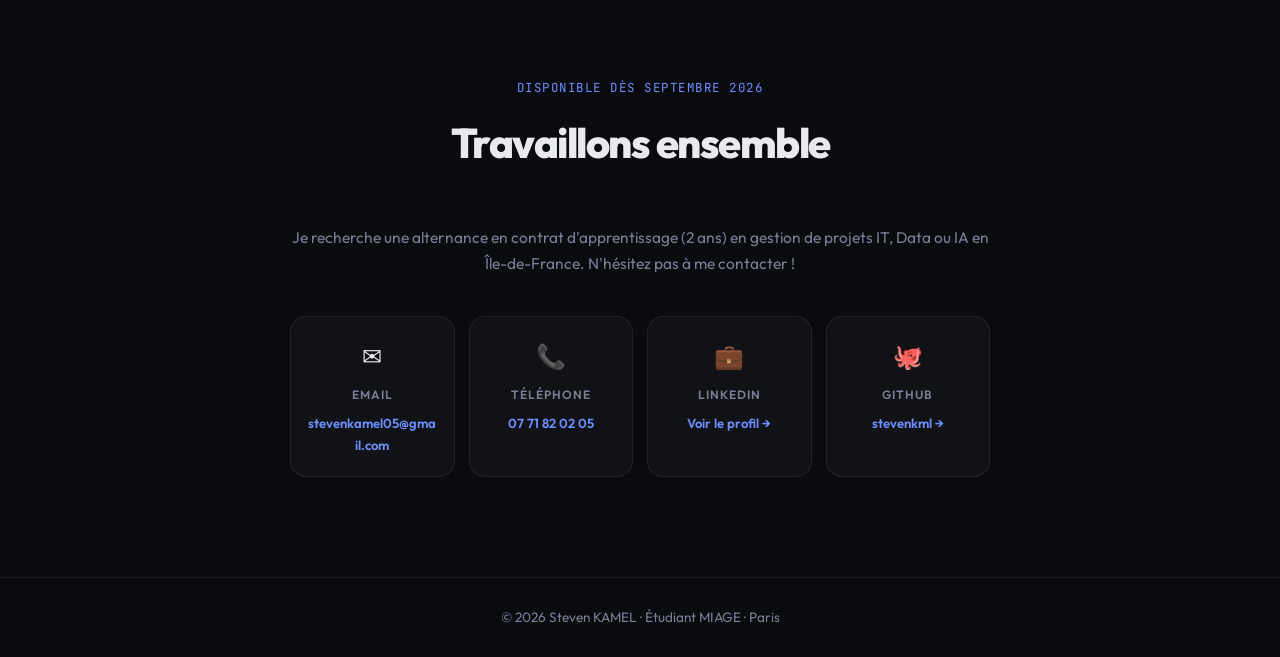
==== commit 19d5cf57: "Add files via upload" ====
--- a/index.html
+++ b/index.html
@@ -3,10 +3,299 @@
 <head>
   <meta charset="UTF-8" />
   <meta name="viewport" content="width=device-width, initial-scale=1.0"/>
-  <title>Steven KAMEL — Portfolio</title>
-  <link rel="stylesheet" href="style.css"/>
+  <title>Steven KAMEL — Gestion de projets IT & Data</title>
   <link rel="preconnect" href="https://fonts.googleapis.com">
   <link href="https://fonts.googleapis.com/css2?family=Outfit:wght@300;400;500;600;700;800&family=JetBrains+Mono:wght@400;500&display=swap" rel="stylesheet">
+  <style>
+    /* ── reset & base ── */
+    *, *::before, *::after { box-sizing: border-box; margin: 0; padding: 0; }
+    :root {
+      --bg: #0a0b0f;
+      --bg2: #11131a;
+      --border: rgba(255,255,255,0.07);
+      --text: #e8eaf0;
+      --muted: #7a7f96;
+      --accent: #6c8fff;
+      --accent2: #a78bfa;
+      --accent-it: #6c8fff;
+      --accent-data: #34d399;
+      --card-bg: rgba(255,255,255,0.03);
+      --card-hover: rgba(255,255,255,0.06);
+      --radius: 16px;
+      --font: 'Outfit', sans-serif;
+      --mono: 'JetBrains Mono', monospace;
+    }
+    html { scroll-behavior: smooth; }
+    body { font-family: var(--font); background: var(--bg); color: var(--text); line-height: 1.65; overflow-x: hidden; }
+    a { text-decoration: none; color: inherit; }
+    img { display: block; max-width: 100%; }
+    .container { max-width: 1100px; margin: 0 auto; padding: 0 28px; }
+
+    /* ── nav ── */
+    #navbar {
+      position: fixed; top: 0; left: 0; right: 0; z-index: 100;
+      padding: 18px 0; transition: background .3s, backdrop-filter .3s, box-shadow .3s;
+    }
+    #navbar.scrolled {
+      background: rgba(10,11,15,.85);
+      backdrop-filter: blur(18px);
+      box-shadow: 0 1px 0 var(--border);
+    }
+    .nav-inner { max-width: 1100px; margin: 0 auto; padding: 0 28px; display: flex; align-items: center; justify-content: space-between; }
+    .nav-logo { font-size: 1.3rem; font-weight: 800; letter-spacing: -1px; }
+    .nav-logo .dot { color: var(--accent); }
+    .nav-links { display: flex; list-style: none; gap: 32px; align-items: center; }
+    .nav-links a { font-size: .88rem; font-weight: 500; color: var(--muted); transition: color .2s; }
+    .nav-links a:hover, .nav-links a.active { color: var(--text); }
+    .nav-cta {
+      background: var(--accent); color: #fff !important; padding: 8px 18px;
+      border-radius: 8px; font-weight: 600 !important; transition: opacity .2s !important;
+    }
+    .nav-cta:hover { opacity: .85; }
+
+    /* ── hero ── */
+    #hero {
+      min-height: 100vh; display: flex; align-items: center; justify-content: center;
+      position: relative; overflow: hidden; text-align: center;
+    }
+    .hero-noise {
+      position: absolute; inset: 0; opacity: .04;
+      background-image: url("data:image/svg+xml,%3Csvg viewBox='0 0 256 256' xmlns='http://www.w3.org/2000/svg'%3E%3Cfilter id='noise'%3E%3CfeTurbulence type='fractalNoise' baseFrequency='0.9' numOctaves='4' stitchTiles='stitch'/%3E%3C/filter%3E%3Crect width='100%25' height='100%25' filter='url(%23noise)'/%3E%3C/svg%3E");
+      background-size: 200px;
+    }
+    .hero-glow {
+      position: absolute; border-radius: 50%; filter: blur(80px); pointer-events: none;
+    }
+    .g1 { width: 600px; height: 600px; background: rgba(108,143,255,.12); top: -100px; left: -200px; }
+    .g2 { width: 500px; height: 500px; background: rgba(167,139,250,.10); bottom: -100px; right: -150px; }
+    .dots-grid {
+      position: absolute; inset: 0; pointer-events: none;
+      background-image: radial-gradient(circle, rgba(255,255,255,.06) 1px, transparent 1px);
+      background-size: 36px 36px;
+      mask-image: radial-gradient(ellipse 80% 80% at 50% 50%, black 20%, transparent 100%);
+    }
+    .hero-content { position: relative; z-index: 2; }
+    .hero-tag {
+      display: inline-block; font-family: var(--mono); font-size: .8rem;
+      color: var(--accent); border: 1px solid rgba(108,143,255,.3);
+      padding: 6px 14px; border-radius: 99px; margin-bottom: 28px; letter-spacing: .05em;
+    }
+    .hero-name {
+      font-size: clamp(3.5rem, 10vw, 7rem); font-weight: 800;
+      line-height: 1; letter-spacing: -3px; margin-bottom: 20px;
+    }
+    .hero-name em { font-style: normal; color: var(--accent); }
+    .hero-role { font-size: 1.15rem; color: var(--muted); margin-bottom: 28px; }
+    .hl { color: var(--text); font-weight: 600; }
+
+    /* alternance badge */
+    .hero-badge {
+      display: inline-flex; align-items: center; gap: 8px;
+      background: rgba(52,211,153,.1); border: 1px solid rgba(52,211,153,.25);
+      color: #34d399; border-radius: 99px; padding: 10px 20px;
+      font-size: .88rem; font-weight: 500; margin-bottom: 36px;
+    }
+    .hero-badge strong { font-weight: 700; }
+    .hero-badge-dot {
+      width: 7px; height: 7px; border-radius: 50%;
+      background: #34d399; flex-shrink: 0;
+      box-shadow: 0 0 0 0 rgba(52,211,153,.4);
+      animation: pulse-green 2s infinite;
+    }
+    @keyframes pulse-green {
+      0%   { box-shadow: 0 0 0 0 rgba(52,211,153,.4); }
+      70%  { box-shadow: 0 0 0 8px rgba(52,211,153,0); }
+      100% { box-shadow: 0 0 0 0 rgba(52,211,153,0); }
+    }
+
+    /* rythme pills */
+    .hero-rythme {
+      display: flex; flex-wrap: wrap; gap: 10px;
+      justify-content: center; margin-bottom: 36px;
+    }
+    .rythme-pill {
+      font-family: var(--mono); font-size: .78rem;
+      background: rgba(255,255,255,.05); border: 1px solid var(--border);
+      border-radius: 8px; padding: 7px 14px; color: var(--muted);
+    }
+    .rythme-pill span { color: var(--text); font-weight: 600; }
+
+    .hero-btns { display: flex; gap: 14px; justify-content: center; flex-wrap: wrap; }
+    .btn-primary {
+      background: var(--accent); color: #fff; padding: 14px 28px;
+      border-radius: 10px; font-weight: 700; font-size: .95rem;
+      transition: opacity .2s, transform .2s;
+    }
+    .btn-primary:hover { opacity: .88; transform: translateY(-2px); }
+    .btn-ghost {
+      border: 1px solid var(--border); color: var(--text); padding: 14px 28px;
+      border-radius: 10px; font-weight: 600; font-size: .95rem;
+      background: rgba(255,255,255,.03); transition: background .2s, transform .2s;
+    }
+    .btn-ghost:hover { background: rgba(255,255,255,.07); transform: translateY(-2px); }
+    .hero-scroll-hint {
+      position: absolute; bottom: 32px; left: 50%; transform: translateX(-50%);
+      display: flex; flex-direction: column; align-items: center; gap: 8px;
+      color: var(--muted); font-size: .75rem; letter-spacing: .1em; text-transform: uppercase;
+    }
+    .scroll-line { width: 1px; height: 40px; background: linear-gradient(to bottom, var(--muted), transparent); }
+
+    /* ── section commons ── */
+    .section { padding: 100px 0; }
+    .section-alt { background: var(--bg2); }
+    .section-eyebrow {
+      font-family: var(--mono); font-size: .78rem; color: var(--accent);
+      text-transform: uppercase; letter-spacing: .12em; margin-bottom: 10px;
+    }
+    .section-title { font-size: clamp(1.8rem, 4vw, 2.6rem); font-weight: 800; letter-spacing: -1.5px; margin-bottom: 48px; }
+
+    /* ── reveal ── */
+    .fade-up { opacity: 0; transform: translateY(24px); animation: fadeUp .7s forwards; animation-delay: calc(var(--i, 0) * 0.12s); }
+    @keyframes fadeUp { to { opacity: 1; transform: none; } }
+    .reveal { opacity: 0; transform: translateY(28px); transition: opacity .6s ease, transform .6s ease; transition-delay: var(--delay, 0s); }
+    .reveal.visible { opacity: 1; transform: none; }
+
+    /* ── about ── */
+    .about-grid { display: grid; grid-template-columns: 280px 1fr; gap: 60px; align-items: start; }
+    .about-photo-wrap { position: relative; width: 200px; margin: 0 auto 24px; }
+    .photo-ring {
+      position: absolute; inset: -8px; border-radius: 50%;
+      border: 2px solid transparent;
+      background: linear-gradient(135deg, var(--accent), var(--accent2)) border-box;
+      -webkit-mask: linear-gradient(#fff 0 0) padding-box, linear-gradient(#fff 0 0);
+      -webkit-mask-composite: destination-out; mask-composite: exclude;
+    }
+    .about-photo { width: 200px; height: 200px; border-radius: 50%; object-fit: cover; }
+    .photo-fallback {
+      width: 200px; height: 200px; border-radius: 50%; background: linear-gradient(135deg, var(--accent), var(--accent2));
+      display: flex; align-items: center; justify-content: center;
+      font-size: 2.5rem; font-weight: 800; color: #fff;
+    }
+    .about-contact-pills { display: flex; flex-direction: column; gap: 8px; }
+    .pill {
+      display: block; background: var(--card-bg); border: 1px solid var(--border);
+      border-radius: 8px; padding: 8px 14px; font-size: .82rem; color: var(--muted);
+      transition: background .2s, color .2s;
+    }
+    .pill:hover { background: var(--card-hover); color: var(--text); }
+    .about-bio { color: var(--muted); margin-bottom: 16px; font-size: .97rem; }
+    .about-bio strong { color: var(--text); }
+    .specialty-badges { display: flex; gap: 10px; flex-wrap: wrap; margin: 20px 0; }
+    .spec-badge {
+      padding: 8px 16px; border-radius: 8px; font-size: .85rem; font-weight: 600;
+    }
+    .spec-badge.it { background: rgba(108,143,255,.12); color: var(--accent-it); border: 1px solid rgba(108,143,255,.2); }
+    .spec-badge.data { background: rgba(52,211,153,.1); color: var(--accent-data); border: 1px solid rgba(52,211,153,.2); }
+
+    /* alternance info block */
+    .alternance-info {
+      margin-top: 24px; background: rgba(52,211,153,.06);
+      border: 1px solid rgba(52,211,153,.18); border-radius: 12px; padding: 18px 20px;
+    }
+    .alternance-info h4 { font-size: .82rem; font-weight: 700; color: #34d399; margin-bottom: 12px; text-transform: uppercase; letter-spacing: .08em; }
+    .alt-rows { display: flex; flex-direction: column; gap: 8px; }
+    .alt-row { display: flex; gap: 10px; align-items: baseline; font-size: .87rem; }
+    .alt-row .alt-label { color: var(--muted); flex-shrink: 0; width: 80px; }
+    .alt-row .alt-val { color: var(--text); font-weight: 500; }
+
+    .about-langs { margin-top: 24px; display: flex; flex-direction: column; gap: 12px; }
+    .lang-item { display: grid; grid-template-columns: 80px 1fr 90px; align-items: center; gap: 12px; font-size: .85rem; }
+    .lang-name { color: var(--text); font-weight: 600; }
+    .lang-bar { height: 4px; background: rgba(255,255,255,.08); border-radius: 99px; overflow: hidden; }
+    .lang-fill { height: 100%; width: var(--w); background: linear-gradient(90deg, var(--accent), var(--accent2)); border-radius: 99px; }
+    .lang-level { color: var(--muted); font-size: .8rem; }
+
+    /* ── projects ── */
+    .projects-grid { display: grid; grid-template-columns: repeat(auto-fill, minmax(300px, 1fr)); gap: 20px; }
+    .project-card {
+      background: var(--card-bg); border: 1px solid var(--border);
+      border-radius: var(--radius); padding: 24px; display: flex; flex-direction: column; gap: 12px;
+      transition: background .2s, border-color .2s, transform .2s;
+    }
+    .project-card:hover { background: var(--card-hover); border-color: rgba(255,255,255,.12); transform: translateY(-3px); }
+    .project-card.in-progress { border-color: rgba(251,191,36,.15); }
+    .project-card.upcoming { border-color: rgba(167,139,250,.15); opacity: .75; }
+    .card-header { display: flex; justify-content: space-between; align-items: center; }
+    .card-status {
+      font-family: var(--mono); font-size: .72rem; font-weight: 500;
+      padding: 4px 10px; border-radius: 6px;
+    }
+    .card-status.done { background: rgba(52,211,153,.1); color: #34d399; }
+    .card-status.wip { background: rgba(251,191,36,.1); color: #fbbf24; }
+    .card-status.soon { background: rgba(167,139,250,.1); color: var(--accent2); }
+    .card-icon { font-size: 1.4rem; }
+    .project-card h3 { font-size: 1rem; font-weight: 700; line-height: 1.3; }
+    .project-card p { font-size: .87rem; color: var(--muted); flex: 1; }
+    .card-tags { display: flex; flex-wrap: wrap; gap: 6px; margin-top: auto; }
+    .card-tags span {
+      font-size: .75rem; background: rgba(255,255,255,.06); border: 1px solid var(--border);
+      border-radius: 6px; padding: 3px 9px; color: var(--muted);
+    }
+    .card-link {
+      display: inline-block; margin-top: 10px; font-size: .83rem; color: var(--accent); font-weight: 600;
+      transition: opacity .2s;
+    }
+    .card-link:hover { opacity: .7; }
+
+    /* ── timeline ── */
+    .timeline { display: flex; flex-direction: column; gap: 48px; }
+    .timeline-group-title { font-size: 1rem; font-weight: 700; color: var(--muted); text-transform: uppercase; letter-spacing: .1em; font-family: var(--mono); margin-bottom: 24px; }
+    .timeline-item {
+      display: grid; grid-template-columns: 14px 120px 1fr; gap: 0 20px;
+      align-items: start; position: relative;
+    }
+    .tl-dot { width: 10px; height: 10px; border-radius: 50%; background: var(--accent); margin-top: 6px; flex-shrink: 0; }
+    .tl-dot-alt { background: var(--accent2); }
+    .tl-date { font-family: var(--mono); font-size: .78rem; color: var(--muted); padding-top: 4px; line-height: 1.4; }
+    .tl-content h4 { font-size: 1rem; font-weight: 700; margin-bottom: 4px; }
+    .tl-org { font-size: .85rem; color: var(--accent); margin-bottom: 6px; font-weight: 500; }
+    .tl-desc { font-size: .87rem; color: var(--muted); }
+    .tl-badge {
+      display: inline-block; background: rgba(108,143,255,.12); color: var(--accent);
+      border-radius: 6px; padding: 2px 8px; font-size: .75rem; font-weight: 600; margin-left: 8px; vertical-align: middle;
+    }
+
+    /* ── skills ── */
+    .skills-grid { display: grid; grid-template-columns: repeat(auto-fill, minmax(220px, 1fr)); gap: 20px; }
+    .skill-block {
+      background: var(--card-bg); border: 1px solid var(--border);
+      border-radius: var(--radius); padding: 24px; transition: background .2s;
+    }
+    .skill-block:hover { background: var(--card-hover); }
+    .skill-icon { font-size: 1.8rem; margin-bottom: 12px; }
+    .skill-block h3 { font-size: .95rem; font-weight: 700; margin-bottom: 14px; }
+    .skill-tags { display: flex; flex-wrap: wrap; gap: 6px; }
+    .skill-tags span {
+      font-size: .78rem; background: rgba(255,255,255,.06); border: 1px solid var(--border);
+      border-radius: 6px; padding: 4px 10px; color: var(--muted);
+    }
+
+    /* ── contact ── */
+    .contact-wrap { text-align: center; max-width: 700px; margin: 0 auto; }
+    .contact-sub { color: var(--muted); margin-bottom: 40px; font-size: .97rem; }
+    .contact-cards { display: grid; grid-template-columns: repeat(auto-fill, minmax(150px, 1fr)); gap: 14px; }
+    .contact-card {
+      background: var(--card-bg); border: 1px solid var(--border); border-radius: var(--radius);
+      padding: 20px 16px; display: flex; flex-direction: column; align-items: center; gap: 8px;
+      transition: background .2s, border-color .2s, transform .2s;
+    }
+    .contact-card:hover { background: var(--card-hover); border-color: rgba(255,255,255,.12); transform: translateY(-3px); }
+    .cc-icon { font-size: 1.5rem; }
+    .cc-label { font-size: .75rem; color: var(--muted); font-weight: 600; text-transform: uppercase; letter-spacing: .08em; }
+    .cc-value { font-size: .82rem; color: var(--accent); font-weight: 600; text-align: center; word-break: break-all; }
+
+    /* ── footer ── */
+    footer { border-top: 1px solid var(--border); padding: 28px 0; text-align: center; color: var(--muted); font-size: .85rem; }
+
+    /* ── responsive ── */
+    @media (max-width: 768px) {
+      .about-grid { grid-template-columns: 1fr; gap: 36px; }
+      .timeline-item { grid-template-columns: 14px 1fr; }
+      .tl-date { grid-column: 2; }
+      .tl-content { grid-column: 2; }
+      .nav-links { display: none; }
+    }
+  </style>
 </head>
 <body>
 
@@ -33,11 +322,16 @@
     <div class="hero-content">
       <p class="hero-tag fade-up" style="--i:0">Étudiant · Double Licence MIAGE &amp; Gestion</p>
       <h1 class="hero-name fade-up" style="--i:1">Steven<br><em>KAMEL</em></h1>
-      <p class="hero-role fade-up" style="--i:2">Gestion de projets <span class="hl">IT</span> &amp; Digitalisation</p>
+      <p class="hero-role fade-up" style="--i:2">Gestion de projets <span class="hl">IT</span> · <span class="hl">Data</span> &amp; Digitalisation</p>
       <div class="hero-badge fade-up" style="--i:3">
-        🎯&nbsp; Recherche un stage · <strong>1<sup>er</sup> avril 2026</strong> · Paris &amp; Île-de-France
+        <div class="hero-badge-dot"></div>
+        Recherche une alternance · <strong>Contrat d'apprentissage · 2 ans · dès sept. 2026</strong> · Paris &amp; Île-de-France
       </div>
-      <div class="hero-btns fade-up" style="--i:4">
+      <div class="hero-rythme fade-up" style="--i:4">
+        <div class="rythme-pill">🗓 <span>2j entreprise / 3j école</span></div>
+        <div class="rythme-pill">🗓 <span>3 semaines / 3 semaines</span></div>
+      </div>
+      <div class="hero-btns fade-up" style="--i:5">
         <a href="#projets" class="btn-primary">Voir mes projets</a>
         <a href="#contact" class="btn-ghost">Me contacter</a>
       </div>
@@ -69,11 +363,30 @@
           <p class="section-eyebrow">Profil</p>
           <h2 class="section-title">Qui suis-je&nbsp;?</h2>
           <p class="about-bio">
-            Actuellement en troisième année de double licence <strong>MIAGE</strong> (Méthodes Informatiques Appliquées à la Gestion des Entreprises) et Gestion à l'Université Paris Nanterre, je cherche un stage à partir du <strong>1<sup>er</sup> avril 2026</strong>.
+            Actuellement en troisième année de double licence <strong>MIAGE</strong> (Méthodes Informatiques Appliquées à la Gestion des Entreprises) et Gestion à l'Université Paris Nanterre, je recherche une <strong>alternance en contrat d'apprentissage</strong> pour une durée de <strong>2 ans</strong>, à partir de <strong>septembre 2026</strong>.
           </p>
           <p class="about-bio">
-            Passionné par l'intersection entre la tech et le business, je me prépare à évoluer vers des projets orientés <strong>intelligence artificielle</strong> et systèmes d'information.
+            Attiré par deux axes complémentaires : la <strong>gestion de projets IT</strong> d'un côté, et la <strong>data science / analyse de données</strong> de l'autre. Je travaille avec Python, SQL et des outils d'IA générative pour extraire de la valeur des données, tout en pilotant des projets avec méthode (UML, cahier des charges, ERP).
           </p>
+          <p class="about-bio">
+            Mon objectif : évoluer vers des projets mêlant <strong>intelligence artificielle</strong>, systèmes d'information et impact business concret.
+          </p>
+          <div class="specialty-badges">
+            <span class="spec-badge it">⚙️ Gestion de projets IT</span>
+            <span class="spec-badge data">📊 Data & IA</span>
+          </div>
+
+          <div class="alternance-info">
+            <h4>🎓 Recherche d'alternance</h4>
+            <div class="alt-rows">
+              <div class="alt-row"><span class="alt-label">Contrat</span><span class="alt-val">Apprentissage · 2 ans</span></div>
+              <div class="alt-row"><span class="alt-label">Début</span><span class="alt-val">Septembre 2026</span></div>
+              <div class="alt-row"><span class="alt-label">Domaines</span><span class="alt-val">Gestion de projets IT / Data & IA</span></div>
+              <div class="alt-row"><span class="alt-label">Rythmes</span><span class="alt-val">2j entreprise / 3j école · ou 3 sem / 3 sem</span></div>
+              <div class="alt-row"><span class="alt-label">Lieu</span><span class="alt-val">Paris &amp; Île-de-France</span></div>
+            </div>
+          </div>
+
           <div class="about-langs">
             <div class="lang-item">
               <span class="lang-name">Anglais</span>
@@ -336,9 +649,9 @@
   <section id="contact" class="section">
     <div class="container">
       <div class="contact-wrap reveal">
-        <p class="section-eyebrow">Disponible dès avril 2026</p>
+        <p class="section-eyebrow">Disponible dès septembre 2026</p>
         <h2 class="section-title">Travaillons ensemble</h2>
-        <p class="contact-sub">Je recherche un stage en gestion de projets IT ou digitalisation en Île-de-France. N'hésitez pas à me contacter !</p>
+        <p class="contact-sub">Je recherche une alternance en contrat d'apprentissage (2 ans) en gestion de projets IT, Data ou IA en Île-de-France. N'hésitez pas à me contacter !</p>
         <div class="contact-cards">
           <a href="mailto:stevenkamel05@gmail.com" class="contact-card">
             <span class="cc-icon">✉</span>
@@ -373,13 +686,10 @@
   </footer>
 
   <script>
-    // Navbar scroll effect
     const navbar = document.getElementById('navbar');
     window.addEventListener('scroll', () => {
       navbar.classList.toggle('scrolled', window.scrollY > 60);
     });
-
-    // Smooth scroll
     document.querySelectorAll('a[href^="#"]').forEach(a => {
       a.addEventListener('click', e => {
         e.preventDefault();
@@ -387,33 +697,24 @@
         if (target) target.scrollIntoView({ behavior: 'smooth' });
       });
     });
-
-    // Reveal on scroll
     const reveals = document.querySelectorAll('.reveal');
     const observer = new IntersectionObserver((entries) => {
       entries.forEach(e => {
         if (e.isIntersecting) {
           const delay = e.target.style.getPropertyValue('--delay') || '0s';
-          setTimeout(() => e.target.classList.add('visible'),
-            parseFloat(delay) * 1000);
+          setTimeout(() => e.target.classList.add('visible'), parseFloat(delay) * 1000);
           observer.unobserve(e.target);
         }
       });
     }, { threshold: 0.12 });
     reveals.forEach(el => observer.observe(el));
-
-    // Active nav link
     const sections = document.querySelectorAll('section[id]');
     const navLinks = document.querySelectorAll('.nav-links a');
     window.addEventListener('scroll', () => {
       let current = '';
-      sections.forEach(s => {
-        if (window.scrollY >= s.offsetTop - 120) current = s.id;
-      });
-      navLinks.forEach(a => {
-        a.classList.toggle('active', a.getAttribute('href') === '#' + current);
-      });
+      sections.forEach(s => { if (window.scrollY >= s.offsetTop - 120) current = s.id; });
+      navLinks.forEach(a => { a.classList.toggle('active', a.getAttribute('href') === '#' + current); });
     });
   </script>
 </body>
-</html>
+</html>
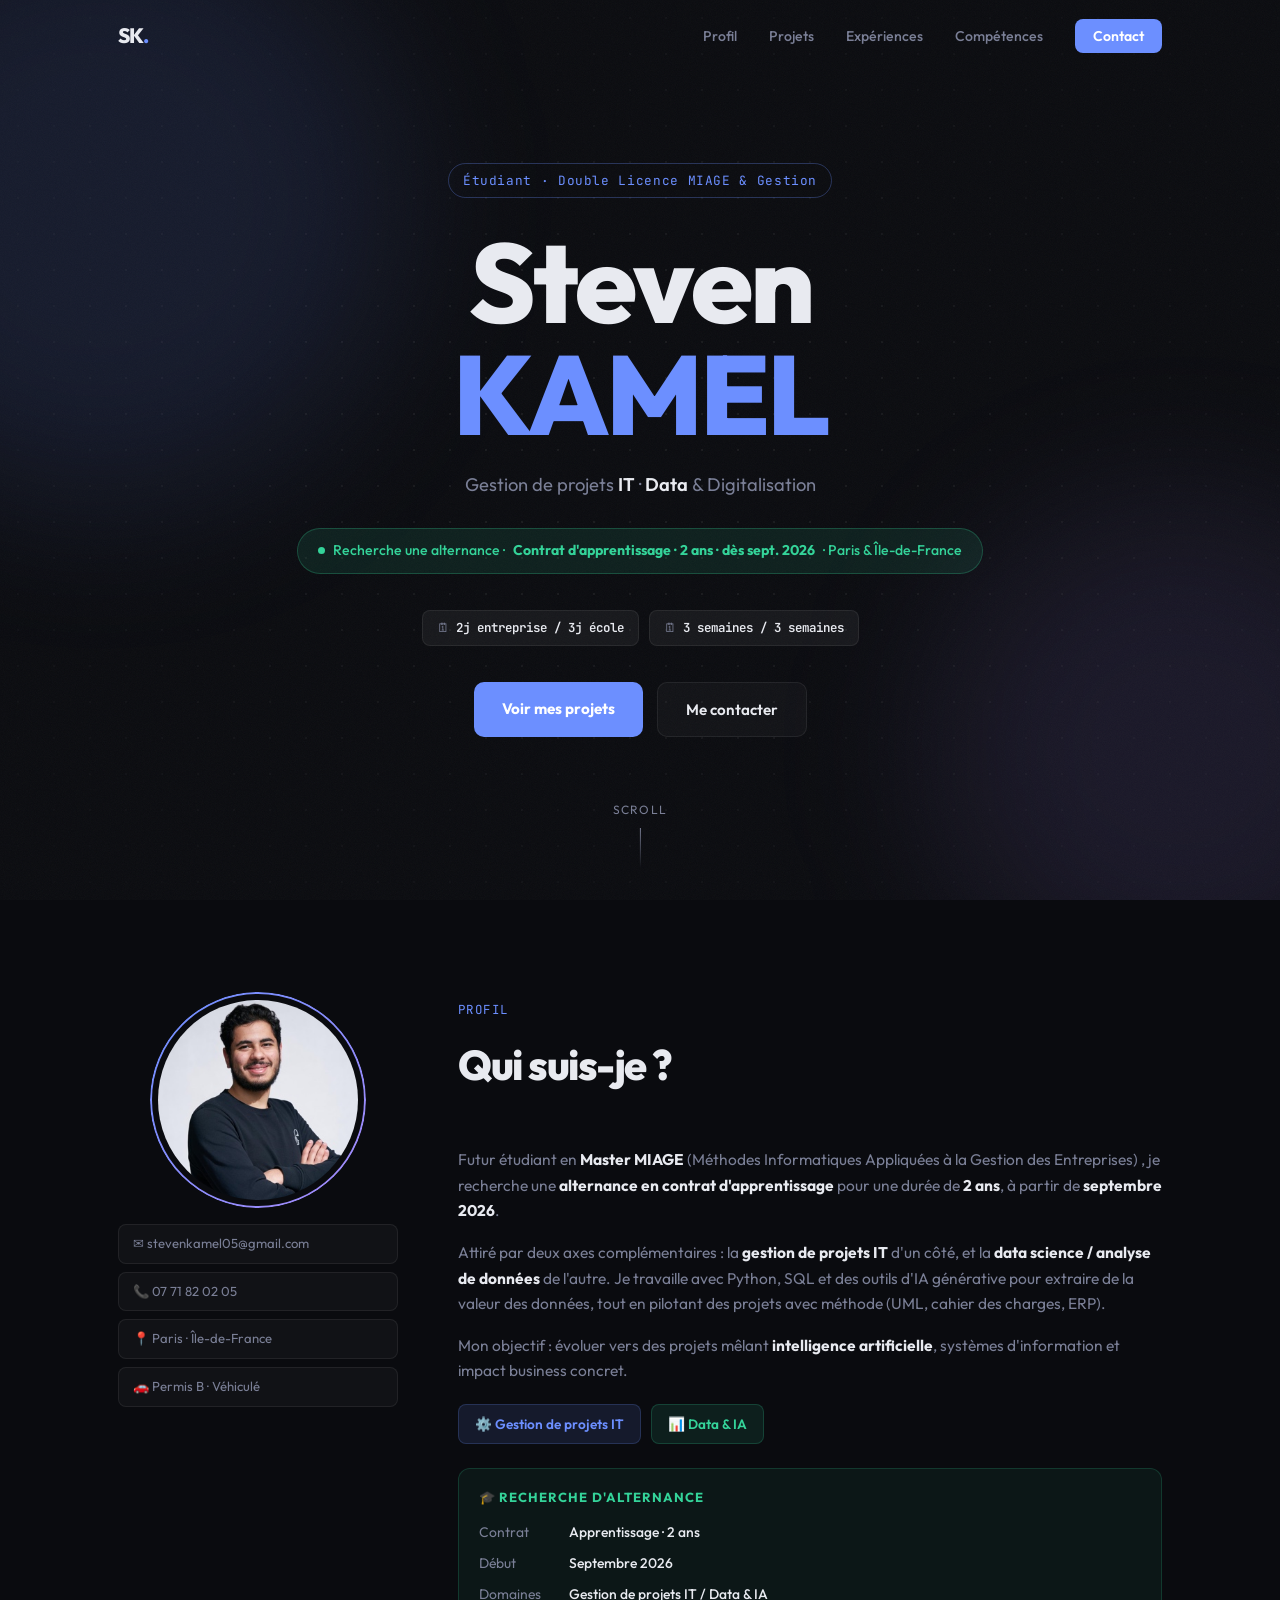
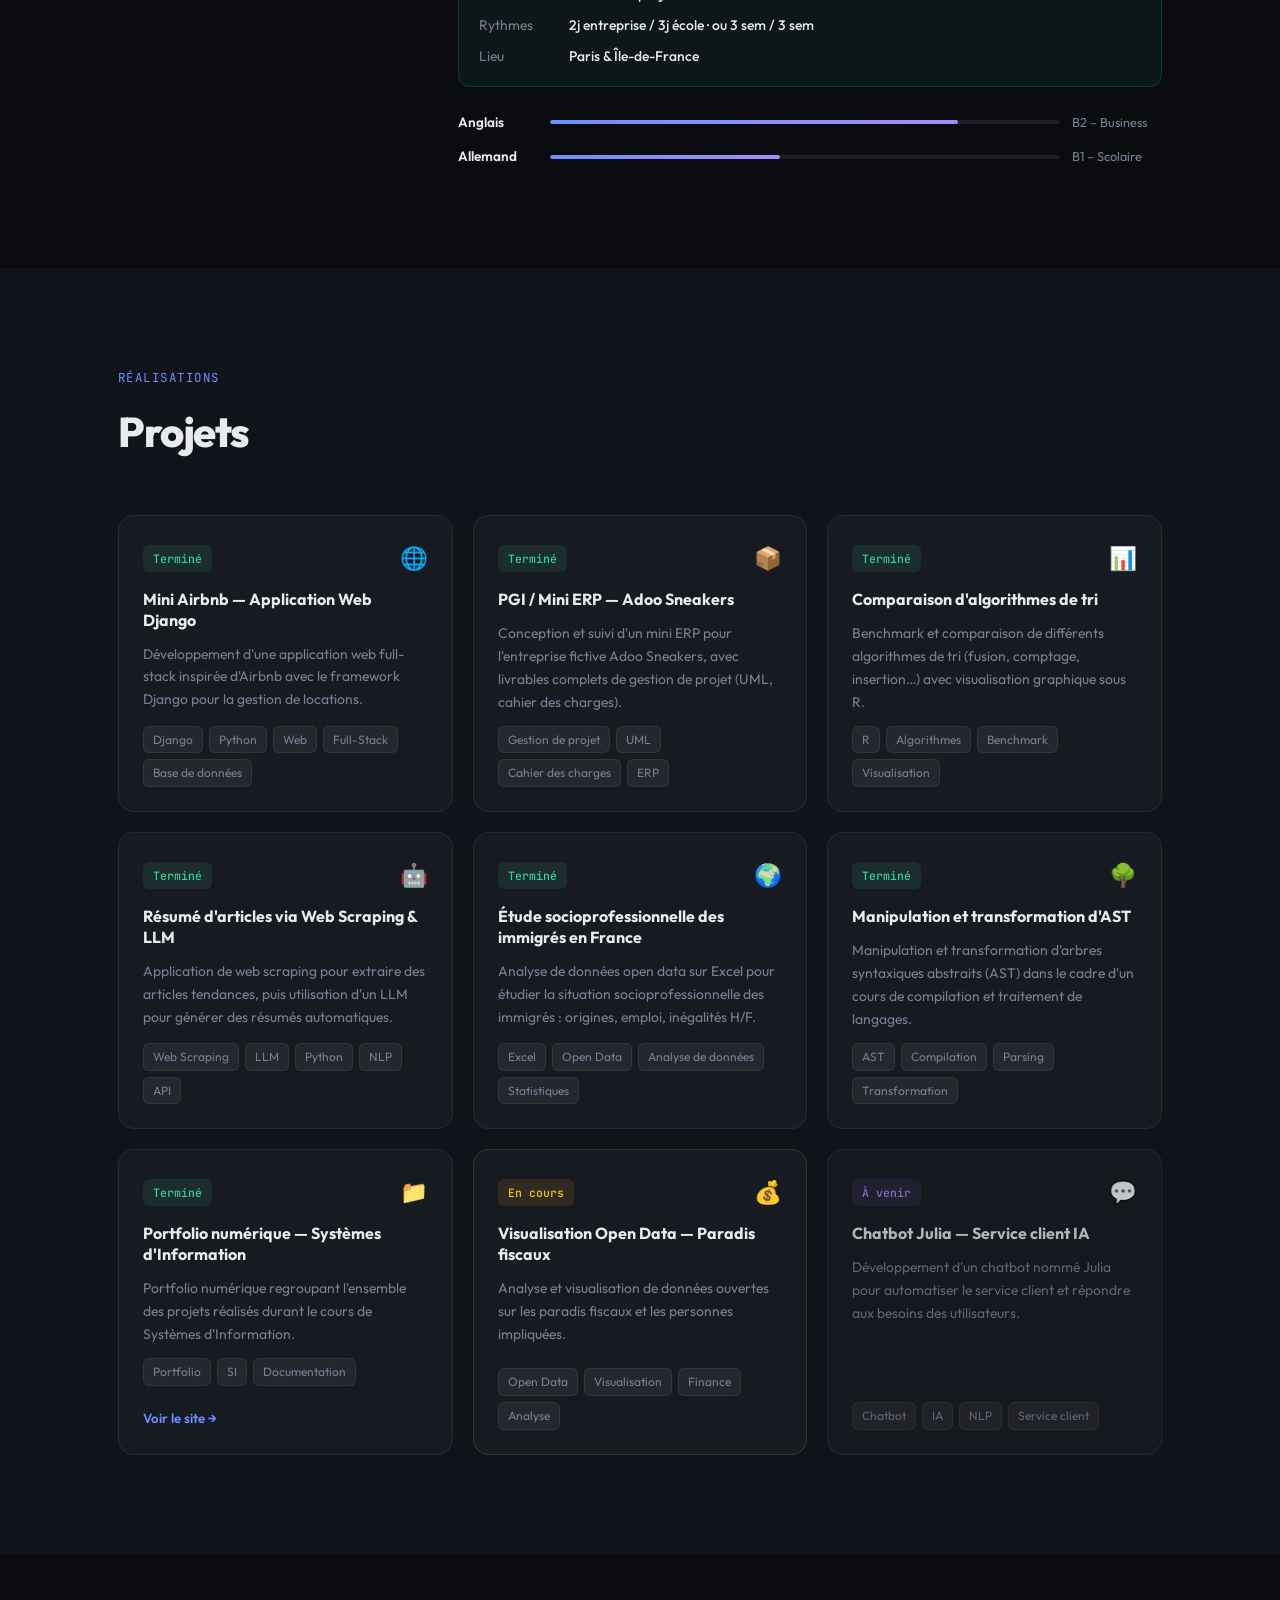
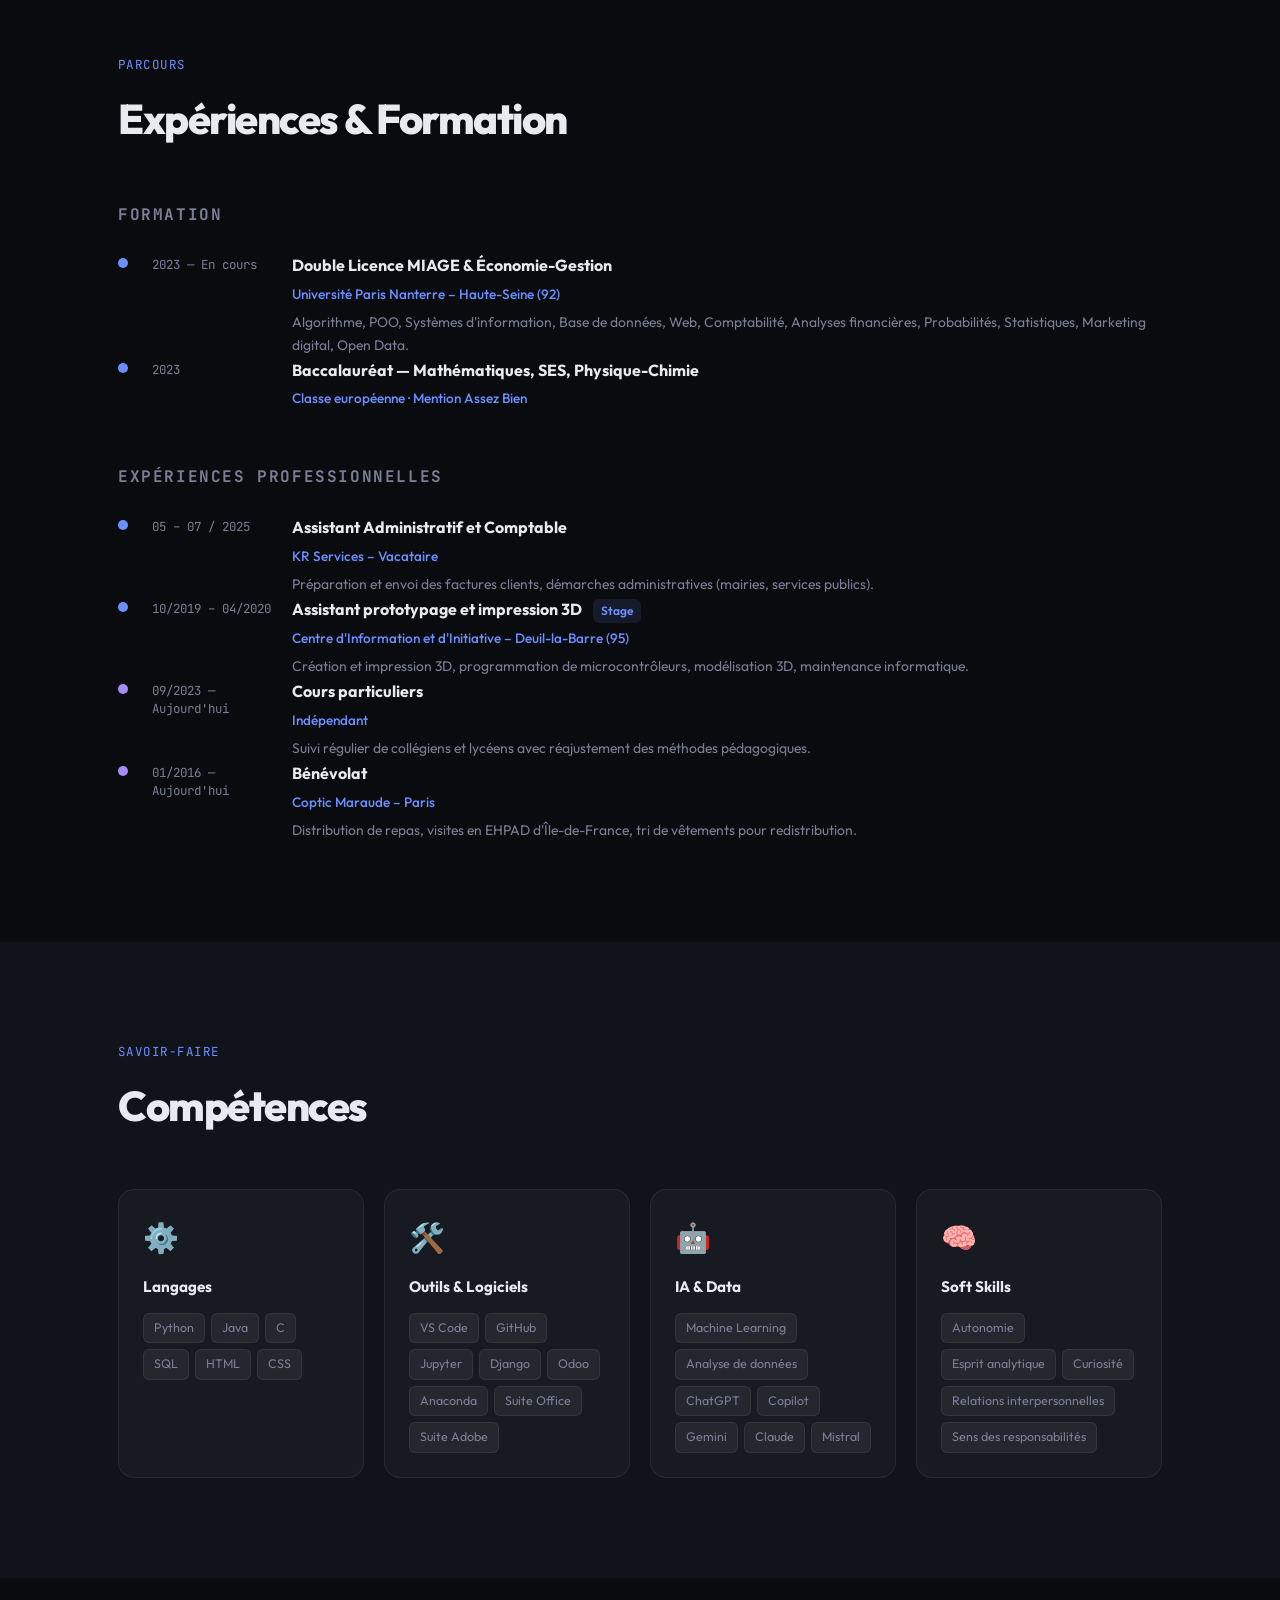
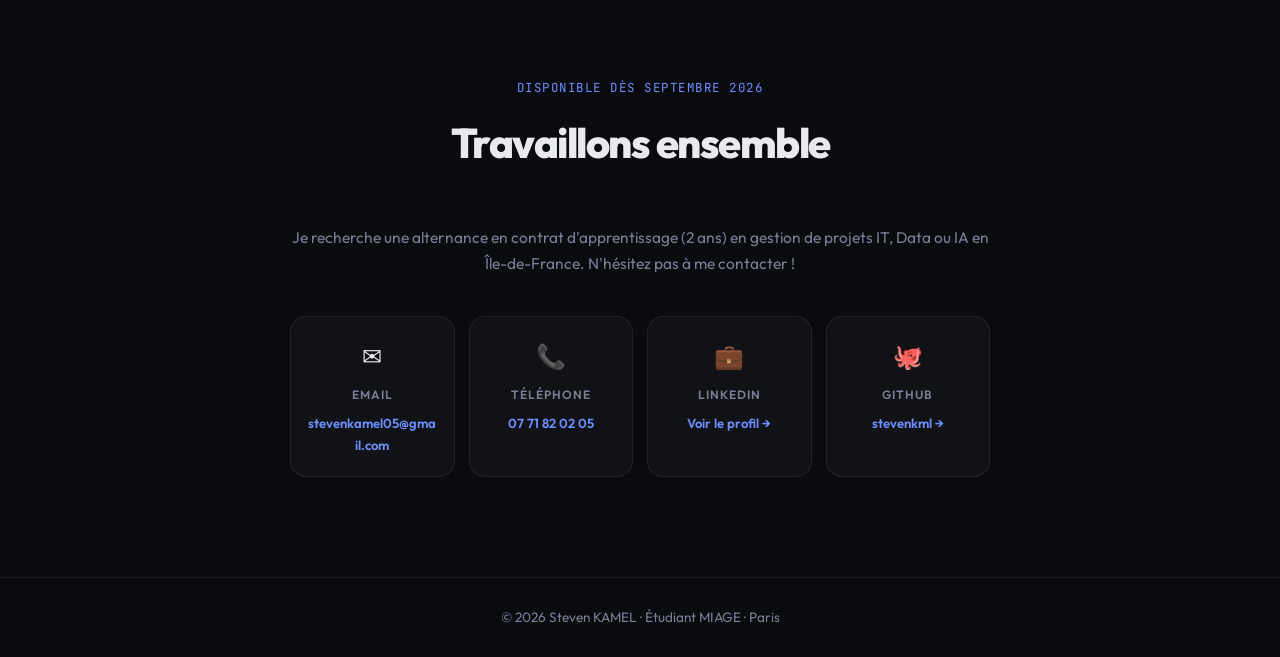
==== commit fc3ad946: "Add files via upload" ====
--- a/index.html
+++ b/index.html
@@ -363,7 +363,7 @@
           <p class="section-eyebrow">Profil</p>
           <h2 class="section-title">Qui suis-je&nbsp;?</h2>
           <p class="about-bio">
-            Actuellement en troisième année de double licence <strong>MIAGE</strong> (Méthodes Informatiques Appliquées à la Gestion des Entreprises) et Gestion à l'Université Paris Nanterre, je recherche une <strong>alternance en contrat d'apprentissage</strong> pour une durée de <strong>2 ans</strong>, à partir de <strong>septembre 2026</strong>.
+            Futur étudiant en  <strong> Master MIAGE</strong> (Méthodes Informatiques Appliquées à la Gestion des Entreprises) , je recherche une <strong>alternance en contrat d'apprentissage</strong> pour une durée de <strong>2 ans</strong>, à partir de <strong>septembre 2026</strong>.
           </p>
           <p class="about-bio">
             Attiré par deux axes complémentaires : la <strong>gestion de projets IT</strong> d'un côté, et la <strong>data science / analyse de données</strong> de l'autre. Je travaille avec Python, SQL et des outils d'IA générative pour extraire de la valeur des données, tout en pilotant des projets avec méthode (UML, cahier des charges, ERP).
@@ -663,7 +663,7 @@
             <span class="cc-label">Téléphone</span>
             <span class="cc-value">07 71 82 02 05</span>
           </a>
-          <a href="https://linkedin.com" target="_blank" class="contact-card">
+          <a href="https://www.linkedin.com/in/steven-kamel-24956a2a7/" target="_blank" class="contact-card">
             <span class="cc-icon">💼</span>
             <span class="cc-label">LinkedIn</span>
             <span class="cc-value">Voir le profil →</span>
